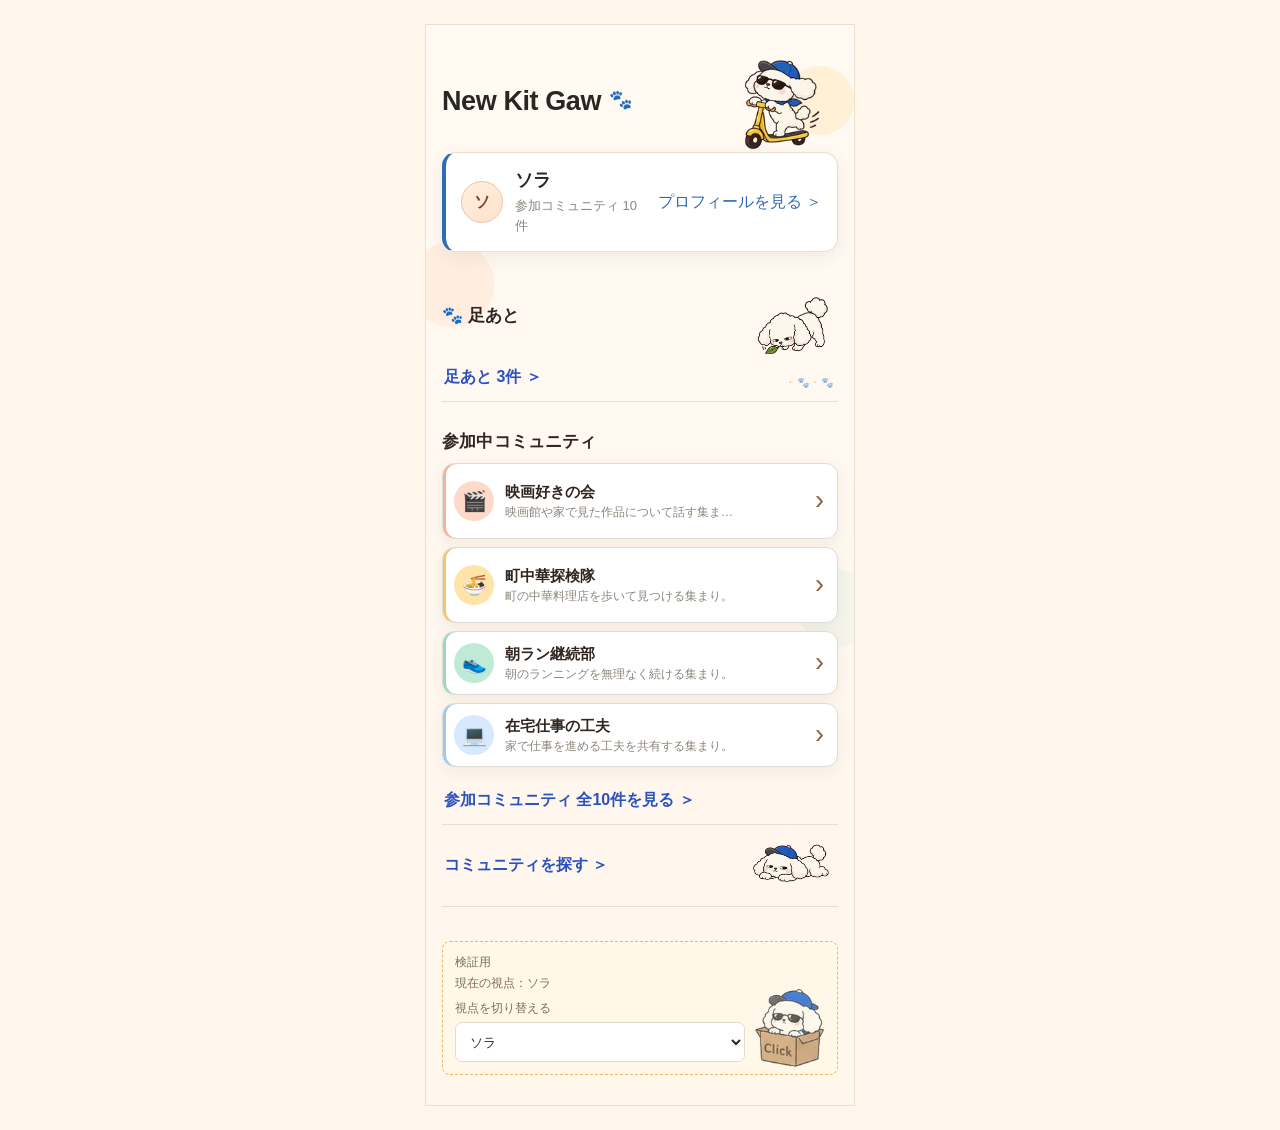
==== index.html @ ffba727b "Stage 32: load community world layer" ====
<!doctype html>
<html lang="ja">
<head>
  <meta charset="utf-8">
  <meta name="viewport" content="width=device-width, initial-scale=1, viewport-fit=cover">
  <meta name="theme-color" content="#fff6ec">
  <title>New Kit Gaw</title>
  <link rel="stylesheet" href="style.css">
  <link rel="stylesheet" href="brand.css">
  <link rel="stylesheet" href="home-mascot.css">
  <link rel="stylesheet" href="footprints-mascot.css">
  <link rel="stylesheet" href="community-mascot.css">
  <link rel="stylesheet" href="topic-statement-mascot.css">
  <link rel="stylesheet" href="community-world.css">
</head>
<body>
  <main id="app" class="app-shell" aria-live="polite"></main>
  <div id="toast" class="toast" role="status" aria-live="polite" aria-atomic="true"></div>
  <noscript>この模型を操作するにはJavaScriptを有効にしてください。</noscript>
  <script src="script.js"></script>
  <script src="community-world.js"></script>
</body>
</html>
---- style.css ----
:root {
  color-scheme: light;
  --color-bg: #f6f0e6;
  --color-surface: #fffdf8;
  --color-surface-soft: #f2e6d5;
  --color-primary: #b86f45;
  --color-primary-dark: #8e5132;
  --color-accent: #d6a45f;
  --color-text: #3f3028;
  --color-text-soft: #75645a;
  --color-border: #d8c7b7;
  --color-border-strong: #c7ad98;
  --color-success-bg: #f1dfb8;
  --color-toast-bg: #8e5132;
  --color-toast-text: #fffdf8;
  --radius: 11px;
  --shadow-soft: 0 2px 7px rgba(91, 61, 43, .06);
}

* { box-sizing: border-box; }
html, body { margin: 0; min-height: 100%; background: var(--color-bg); color: var(--color-text); }
body {
  font-family: -apple-system, BlinkMacSystemFont, "Helvetica Neue", "Hiragino Sans",
    "Yu Gothic UI", Meiryo, sans-serif;
  overflow-x: hidden;
}
button, input { font: inherit; color: inherit; }
button { -webkit-tap-highlight-color: transparent; }

.app-shell {
  width: min(100%, 430px);
  min-height: 100dvh;
  margin: 0 auto;
  padding: max(18px, env(safe-area-inset-top)) 16px
    max(30px, env(safe-area-inset-bottom));
  background: var(--color-surface);
  overflow-x: hidden;
}

.screen { width: 100%; }
.app-title { margin: 3px 0 20px; font-size: 25px; letter-spacing: .01em; }
.screen-title { margin: 18px 0 6px; font-size: 24px; line-height: 1.35; overflow-wrap: anywhere; }
.section-title { margin: 28px 0 10px; font-size: 17px; }
.subheading { margin: 18px 0 8px; font-size: 15px; }
.body-copy { margin: 8px 0; line-height: 1.7; overflow-wrap: anywhere; }
.meta { color: var(--color-text-soft); font-size: 13px; line-height: 1.55; }
.count { margin: 5px 0 12px; color: var(--color-text-soft); font-size: 14px; }

.back-header {
  min-width: 0;
  margin: -4px 0 8px;
  padding-bottom: 10px;
  border-bottom: 1px solid var(--color-border);
}
.back-button, .text-link, .plain-link {
  appearance: none;
  border: 0;
  background: transparent;
  cursor: pointer;
}
.back-button {
  display: block;
  max-width: 100%;
  min-height: 44px;
  padding: 8px 4px;
  color: var(--color-primary-dark);
  text-align: left;
  white-space: nowrap;
  overflow: hidden;
  text-overflow: ellipsis;
}
.text-link {
  width: 100%;
  min-height: 48px;
  padding: 13px 2px;
  text-align: left;
  border-bottom: 1px solid var(--color-border);
  color: var(--color-primary-dark);
  font-weight: 650;
}
.plain-link {
  min-height: 44px;
  padding: 8px 0;
  text-align: left;
  text-decoration: underline;
  text-underline-offset: 3px;
  color: var(--color-primary-dark);
}

.card, .list-item, .statement-card, .topic-card {
  border: 1px solid var(--color-border);
  border-radius: var(--radius);
  background: var(--color-surface);
  box-shadow: var(--shadow-soft);
}
.card { padding: 15px; }
.self-card {
  width: 100%;
  display: flex;
  align-items: center;
  gap: 12px;
  min-height: 82px;
  text-align: left;
  cursor: pointer;
}
.self-card__body { flex: 1; min-width: 0; }
.self-card__name { display: block; margin-bottom: 4px; font-size: 18px; font-weight: 700; }
.chevron { flex: 0 0 auto; color: var(--color-primary-dark); }

.avatar {
  display: inline-grid;
  place-items: center;
  flex: 0 0 auto;
  width: 42px;
  height: 42px;
  border: 1px solid var(--color-border-strong);
  border-radius: 50%;
  background: var(--color-surface-soft);
  color: var(--color-primary-dark);
  font-weight: 750;
}
.avatar--large { width: 70px; height: 70px; font-size: 22px; }
.profile-head { display: flex; gap: 15px; align-items: center; margin-top: 18px; }

.stack { display: grid; gap: 10px; }
.home-community-list {
  display: grid;
  gap: 6px;
}
.home-community-card {
  width: 100%;
  min-height: 52px;
  padding: 8px 12px;
  border: 1px solid var(--color-border);
  border-radius: 8px;
  background: var(--color-surface);
  box-shadow: none;
  text-align: left;
  cursor: pointer;
}
.home-community-name {
  display: block;
  font-weight: 700;
  line-height: 1.35;
}
.home-community-description {
  display: block;
  margin-top: 2px;
  color: var(--color-text-soft);
  font-size: 12px;
  line-height: 1.35;
  white-space: nowrap;
  overflow: hidden;
  text-overflow: ellipsis;
}
.list-item {
  width: 100%;
  min-height: 70px;
  padding: 13px 14px;
  text-align: left;
  cursor: pointer;
}
.item-title { display: block; font-weight: 700; line-height: 1.45; overflow-wrap: anywhere; }
.item-description {
  display: block;
  margin-top: 4px;
  color: var(--color-text-soft);
  font-size: 13px;
  line-height: 1.45;
  white-space: nowrap;
  overflow: hidden;
  text-overflow: ellipsis;
}
.status-label {
  display: inline-block;
  margin-top: 8px;
  padding: 3px 7px;
  border: 1px solid var(--color-border-strong);
  border-radius: 99px;
  color: var(--color-primary-dark);
  background: var(--color-success-bg);
  font-size: 11px;
}

.topic-card, .statement-card { overflow: hidden; }
.topic-main, .statement-main {
  width: 100%;
  padding: 15px;
  border: 0;
  background: transparent;
  text-align: left;
  cursor: pointer;
}
.excerpt {
  display: -webkit-box;
  margin-top: 7px;
  color: var(--color-text-soft);
  line-height: 1.55;
  overflow: hidden;
  -webkit-box-orient: vertical;
  -webkit-line-clamp: 2;
}
.statement-main .excerpt { -webkit-line-clamp: 3; }
.profile-topic-list, .profile-statement-list {
  display: grid;
  gap: 7px;
}
.profile-topic-card, .profile-statement-card {
  width: 100%;
  border: 1px solid var(--color-border);
  border-radius: 9px;
  text-align: left;
  cursor: pointer;
}
.profile-topic-card {
  padding: 10px 12px;
  background: var(--color-surface);
  box-shadow: 0 1px 4px rgba(91, 61, 43, .04);
}
.profile-topic-title {
  display: block;
  font-weight: 700;
  line-height: 1.4;
}
.profile-topic-excerpt {
  display: -webkit-box;
  margin-top: 4px;
  color: var(--color-text-soft);
  font-size: 13px;
  line-height: 1.45;
  overflow: hidden;
  -webkit-box-orient: vertical;
  -webkit-line-clamp: 2;
}
.profile-statement-card {
  padding: 10px 12px 11px;
  border-left: 3px solid var(--color-border-strong);
  background: var(--color-surface-soft);
  box-shadow: none;
}
.profile-statement-topic {
  display: block;
  color: var(--color-primary-dark);
  font-size: 12px;
  line-height: 1.4;
  white-space: nowrap;
  overflow: hidden;
  text-overflow: ellipsis;
}
.profile-statement-body {
  display: -webkit-box;
  margin-top: 5px;
  font-size: 14px;
  font-weight: 550;
  line-height: 1.55;
  overflow: hidden;
  -webkit-box-orient: vertical;
  -webkit-line-clamp: 3;
}
.person-mini {
  width: 100%;
  min-height: 58px;
  display: flex;
  align-items: center;
  gap: 10px;
  padding: 10px 15px;
  border: 0;
  border-top: 1px solid var(--color-border);
  background: var(--color-surface-soft);
  text-align: left;
  cursor: pointer;
}
.person-mini .avatar { width: 34px; height: 34px; font-size: 13px; }
.person-mini__name { font-weight: 650; }
.person-mini__hint { margin-left: auto; color: var(--color-primary-dark); font-size: 12px; }
.person-mini--static { cursor: default; }
.read-hint { display: block; margin-top: 10px; font-size: 13px; font-weight: 650; }

.context-banner {
  margin: 18px 0 28px;
  padding: 14px;
  border: 1px solid var(--color-border-strong);
  border-radius: var(--radius);
  background: var(--color-surface-soft);
}
.context-banner p { margin: 0 0 7px; font-weight: 650; }
.context-banner .plain-link { width: 100%; }

.empty-state {
  padding: 18px 14px;
  border: 1px dashed var(--color-border-strong);
  border-radius: var(--radius);
  color: var(--color-text-soft);
  line-height: 1.55;
}

.search-field {
  width: 100%;
  min-height: 48px;
  margin: 14px 0 16px;
  padding: 11px 12px;
  border: 1px solid var(--color-border-strong);
  border-radius: 8px;
  background: var(--color-surface-soft);
}
.categories {
  display: flex;
  flex-wrap: wrap;
  gap: 8px;
  padding: 0 0 14px;
}
.category-button {
  flex: 0 0 auto;
  min-height: 40px;
  padding: 8px 12px;
  border: 1px solid var(--color-border);
  border-radius: 99px;
  background: var(--color-surface-soft);
  cursor: pointer;
}
.category-button.is-active {
  border-color: var(--color-primary-dark);
  background: var(--color-primary-dark);
  color: var(--color-surface);
}

.detail-links {
  display: grid;
  gap: 10px;
  margin: 20px 0;
  padding-top: 18px;
  border-top: 1px solid var(--color-border);
}
.detail-link {
  min-height: 48px;
  padding: 12px;
  border: 1px solid var(--color-border);
  border-radius: 8px;
  background: var(--color-surface);
  color: var(--color-primary-dark);
  text-align: left;
  cursor: pointer;
}
.statement-full {
  margin: 18px 0 8px;
  padding: 16px 0;
  border-top: 1px solid var(--color-border);
  border-bottom: 1px solid var(--color-border);
  font-size: 17px;
  line-height: 1.8;
  white-space: pre-wrap;
  overflow-wrap: anywhere;
}

.footprint-item {
  display: flex;
  align-items: center;
  gap: 12px;
}
.footprint-item__body { flex: 1; min-width: 0; }

.viewer-switch {
  margin-top: 34px;
  padding: 12px;
  border: 1px dashed var(--color-border);
  border-radius: 8px;
  color: var(--color-text-soft);
  font-size: 12px;
}
.viewer-switch p { margin: 0 0 4px; }
.viewer-select-label {
  display: block;
  margin-top: 8px;
}
.viewer-select {
  width: 100%;
  min-height: 40px;
  margin-top: 5px;
  padding: 7px 10px;
  border: 1px solid var(--color-border);
  border-radius: 7px;
  background: var(--color-surface);
  color: var(--color-text);
}
.viewer-switch button {
  min-height: 40px;
  padding: 7px 0;
  border: 0;
  background: transparent;
  color: var(--color-text-soft);
  text-decoration: underline;
  cursor: pointer;
}

.toast {
  position: fixed;
  z-index: 10;
  left: 50%;
  bottom: max(22px, env(safe-area-inset-bottom));
  max-width: calc(100% - 32px);
  padding: 10px 16px;
  border-radius: 8px;
  background: var(--color-toast-bg);
  color: var(--color-toast-text);
  font-size: 14px;
  line-height: 1.4;
  text-align: center;
  opacity: 0;
  pointer-events: none;
  transform: translate(-50%, 8px);
  transition: opacity .16s ease, transform .16s ease;
}
.toast.is-visible {
  opacity: 1;
  transform: translate(-50%, 0);
}

@media (hover: hover) {
  .back-button:hover, .text-link:hover, .plain-link:hover { color: var(--color-primary); }
  .home-community-card:hover, .profile-topic-card:hover, .profile-statement-card:hover,
  .list-item:hover, .topic-main:hover, .statement-main:hover, .detail-link:hover {
    background: var(--color-surface-soft);
  }
}
.home-community-card:active, .profile-topic-card:active, .profile-statement-card:active,
.list-item:active, .topic-main:active, .statement-main:active, .detail-link:active {
  background: var(--color-surface-soft);
}

.error-box { margin-top: 40px; }
@media (min-width: 600px) {
  body { padding: 24px 0; }
  .app-shell { min-height: calc(100dvh - 48px); border: 1px solid var(--color-border); }
}
@media (prefers-reduced-motion: reduce) {
  * { scroll-behavior: auto !important; transition: none !important; }
}

/* ===== Stage 15: HOME self-card white + blue border test ===== */
:root {
  --color-home-profile-border: #3568c8;
  --color-home-profile-link: #2f5fb8;
  --color-home-profile-bg: #ffffff;
}

.self-card {
  background: var(--color-home-profile-bg);
  border: 2px solid var(--color-home-profile-border);
  box-shadow: none;
}

.self-card .chevron {
  color: var(--color-home-profile-link);
}

.self-card:focus-visible {
  outline: 3px solid rgba(53, 104, 200, 0.24);
  outline-offset: 3px;
}

.self-card:active {
  background: #f8fbff;
}


/* ===== Stage 16 pilot: brand UI (HOME + footprints + paw) ===== */
:root {
  --brand-bg: #f7f5f0;
  --brand-card: #ffffff;
  --brand-text: #2b2623;
  --brand-blue: #2a52be;
  --brand-blue-soft: #eef3ff;
  --brand-terra: #d96b43;
  --brand-muted: #8c857b;
  --brand-line: #e0dcd5;
}

/* Pilot only: keep the app structure, refresh the HOME surface. */
.screen:has(.app-title) {
  color: var(--brand-text);
}
.app-title {
  display: flex;
  align-items: center;
  gap: 8px;
  color: var(--brand-text);
  letter-spacing: .005em;
}
.app-title::after {
  content: "🐾";
  font-size: .7em;
  line-height: 1;
  transform: translateY(-1px);
}

/* White-paper card with ink-blue navigation cue. */
.self-card {
  border-color: var(--brand-line);
  border-left: 3px solid var(--brand-blue);
  background: var(--brand-card);
  box-shadow: none;
}
.self-card .chevron { color: var(--brand-blue); }

/* HOME: links become one consistent ink-blue. */
.screen:has(.app-title) .text-link,
.screen:has(.app-title) .plain-link {
  color: var(--brand-blue);
}
.screen:has(.app-title) .home-community-card {
  border-color: var(--brand-line);
  background: var(--brand-card);
}
.screen:has(.app-title) .home-community-description,
.screen:has(.app-title) .meta {
  color: var(--brand-muted);
}

/* The first HOME section is the footprint entrance. */
.app-title + .self-card + .section-title::before {
  content: "🐾 ";
  color: var(--brand-terra);
}

/* Footprint screen: brand cue without turning it into a pet UI. */
.screen:has(.footprint-item) .screen-title::before {
  content: "🐾 ";
  color: var(--brand-terra);
}
.screen:has(.footprint-item) .count { color: var(--brand-muted); }
.screen:has(.footprint-item) .footprint-item {
  border-color: var(--brand-line);
  background: var(--brand-card);
  box-shadow: none;
}
.screen:has(.footprint-item) .footprint-item .chevron {
  color: var(--brand-blue);
}

/* Footprint feedback: a single transient paw is safe and memorable. */
.toast {
  background: var(--brand-blue);
  color: #ffffff;
  box-shadow: 0 8px 24px rgba(42, 82, 190, .18);
}
.toast::before {
  content: "🐾 ";
}

@media (hover: hover) {
  .screen:has(.app-title) .home-community-card:hover,
  .screen:has(.footprint-item) .footprint-item:hover {
    background: var(--brand-blue-soft);
  }
}
---- brand.css ----
/* New Kit Gaw — Stage 17: brand UI rules + all-screen rollout */

:root {
  --color-bg: #fff6ec;
  --color-surface: #ffffff;
  --color-surface-soft: #fff0dc;
  --color-primary: #ff8a4c;
  --color-primary-dark: #5a3828;
  --color-accent: #ffd272;
  --color-text: #30251f;
  --color-text-soft: #7f6d62;
  --color-border: #eadfce;
  --color-border-strong: #d7b992;
  --color-success-bg: #fff0bd;
  --color-toast-bg: #2f6db2;
  --color-toast-text: #ffffff;
  --radius: 12px;
  --shadow-soft: 0 4px 14px rgba(103, 75, 49, .08);

  --gaw-blue: #2f6db2;
  --gaw-blue-soft: #eaf3ff;
  --gaw-orange: #ff8a4c;
  --gaw-yellow: #ffd272;
  --gaw-mint: #bfead6;
  --gaw-peach: #ffd9c7;
  --gaw-sky: #d7e8ff;
  --gaw-ink: #30251f;
  --gaw-paper: #ffffff;
  --gaw-cream: #fff6ec;
}

html, body {
  background: var(--gaw-cream);
}

body {
  color: var(--gaw-ink);
}

.app-shell {
  background:
    radial-gradient(circle at 92% 7%, rgba(255, 210, 114, .22) 0 34px, transparent 35px),
    radial-gradient(circle at 6% 24%, rgba(255, 138, 76, .10) 0 42px, transparent 43px),
    radial-gradient(circle at 96% 54%, rgba(191, 234, 214, .18) 0 38px, transparent 39px),
    linear-gradient(180deg, #fffaf3 0%, #fff6ec 100%);
}

/* Editorial title language */
.app-title {
  margin-bottom: 18px;
  font-size: 27px;
  font-weight: 800;
  letter-spacing: -.015em;
}
.app-title::after {
  content: "🐾";
  color: var(--gaw-orange);
  filter: saturate(.9);
}

.screen-title,
.section-title,
.subheading {
  color: var(--gaw-ink);
}
.section-title {
  letter-spacing: .01em;
}

/* Navigation color language */
.text-link,
.plain-link,
.detail-link,
.self-card .chevron,
.footprint-item .chevron {
  color: var(--gaw-blue);
}
.back-button {
  color: #8b684f;
}

/* Shared paper cards */
.card,
.list-item,
.statement-card,
.topic-card,
.profile-topic-card,
.profile-statement-card,
.detail-link,
.footprint-item,
.home-community-card {
  border-color: var(--color-border);
  background: var(--gaw-paper);
  box-shadow: var(--shadow-soft);
}

/* Current-user card keeps the blue navigation rail */
.self-card {
  border: 1px solid var(--color-border);
  border-left: 4px solid var(--gaw-blue);
  border-radius: 14px;
  background: var(--gaw-paper);
  box-shadow: 0 5px 18px rgba(76, 62, 47, .08);
}
.avatar {
  border-color: #e9c7a8;
  background: linear-gradient(145deg, #fff0dc, #ffe0cf);
  color: #7d4427;
}

/* HOME gets the playful community “street-sign” treatment. */
.home-community-list {
  gap: 8px;
}
.home-community-card {
  position: relative;
  min-height: 64px;
  padding: 10px 34px 10px 62px;
  overflow: hidden;
  border-radius: 12px;
  transition: transform .14s ease, box-shadow .14s ease, background .14s ease;
}
.home-community-card::before {
  position: absolute;
  left: 11px;
  top: 50%;
  display: grid;
  place-items: center;
  width: 40px;
  height: 40px;
  border-radius: 50%;
  font-size: 20px;
  transform: translateY(-50%);
  content: "✦";
}
.home-community-card::after {
  content: "›";
  position: absolute;
  right: 13px;
  top: 50%;
  color: #8a6349;
  font-size: 27px;
  font-weight: 400;
  transform: translateY(-53%);
}
.home-community-card:nth-child(1)::before { content: "🎬"; background: var(--gaw-peach); }
.home-community-card:nth-child(2)::before { content: "🍜"; background: #ffe4a8; }
.home-community-card:nth-child(3)::before { content: "👟"; background: var(--gaw-mint); }
.home-community-card:nth-child(4)::before { content: "💻"; background: var(--gaw-sky); }
.home-community-name {
  font-size: 15px;
  color: var(--gaw-ink);
}
.home-community-description {
  color: var(--color-text-soft);
  font-size: 12px;
}

/* Footprints are the mascot/brand moment, without turning every screen into a pet UI. */
.app-title + .self-card + .section-title::before,
.screen:has(.footprint-item) .screen-title::before {
  content: "🐾 ";
  color: var(--gaw-orange);
}
.footprint-item {
  border-radius: 12px;
}
.toast {
  background: var(--gaw-blue);
  color: #fff;
  box-shadow: 0 8px 24px rgba(47, 109, 178, .20);
}
.toast::before {
  content: "🐾 ";
}

/* Profile activity stays readable but gains a little magazine rhythm. */
.profile-topic-card {
  border-left: 3px solid var(--gaw-blue);
  background: #fff;
}
.profile-statement-card {
  border-left: 3px solid var(--gaw-orange);
  background: #fff9f2;
}
.profile-statement-topic {
  color: #a95b33;
}

/* Context, filters and empty states */
.context-banner {
  border-color: #efd2ab;
  background: #fff4df;
}
.search-field {
  border-color: #e6d9c9;
  background: #fffdf9;
}
.category-button {
  border-color: #eadfce;
  background: #fff8ef;
}
.category-button.is-active {
  border-color: var(--gaw-blue);
  background: var(--gaw-blue);
  color: #fff;
}
.status-label {
  border-color: #e7c98b;
  background: #fff0bd;
  color: #7b5621;
}
.empty-state {
  border-color: #dfc7aa;
  background: rgba(255,255,255,.44);
}

/* Demo-only area stays visibly secondary. */
.viewer-switch {
  border-color: #efb866;
  background: rgba(255, 248, 230, .78);
  color: #7c6b5f;
}
.viewer-select {
  border-color: #e8d9c4;
  background: #fff;
}

/* Light touch interactions. */
.home-community-card:active,
.list-item:active,
.topic-main:active,
.statement-main:active,
.profile-topic-card:active,
.profile-statement-card:active,
.detail-link:active {
  background: #fff5e7;
}

@media (hover: hover) {
  .home-community-card:hover {
    transform: translateY(-1px);
    box-shadow: 0 7px 18px rgba(103, 75, 49, .11);
    background: #fffdf9;
  }
  .text-link:hover,
  .plain-link:hover,
  .detail-link:hover {
    color: #1f5d9f;
  }
}

@media (prefers-reduced-motion: reduce) {
  .home-community-card { transition: none; }
}
---- home-mascot.css ----
/* New Kit Gaw — Stage 28: Click component sizing + light profile rollout.
   Information remains primary; profile gets only two quiet mascot moments. */

:root {
  --click-move-w: 118px;
  --click-move-h: 110px;
  --click-sniff-w: 94px;
  --click-sniff-h: 82px;
  --click-card-w: 62px;
  --click-card-h: 58px;
  --click-rest-w: 82px;
  --click-rest-h: 72px;
  --click-box-w: 76px;
  --click-box-h: 82px;
  --click-wait-w: 60px;
  --click-wait-h: 56px;
  --click-peek-w: 56px;
  --click-peek-h: 52px;
  --click-clear-text: 12px;
}

/* 1) click-move: HOME header movement cue. */
.screen:has(.app-title) .app-title {
  position: relative;
  min-height: 96px;
  margin-bottom: 10px;
  padding: 14px 126px 0 0;
  line-height: 1.05;
  white-space: nowrap;
}
.screen:has(.app-title) .app-title::before {
  content: "";
  position: absolute;
  z-index: 1;
  top: 5px;
  right: -2px;
  width: var(--click-move-w);
  height: var(--click-move-h);
  background: url("assets/gaw-skate.webp") center / contain no-repeat;
  pointer-events: none;
}

/* Profile card stays information-first. */
.screen:has(.app-title) .self-card {
  position: relative;
  min-height: 82px;
  padding-right: 15px;
  overflow: visible;
}
.screen:has(.app-title) .self-card::after {
  content: none;
}
.screen:has(.app-title) .self-card .avatar,
.screen:has(.app-title) .self-card .self-card__body,
.screen:has(.app-title) .self-card .chevron {
  position: relative;
  z-index: 2;
}
.screen:has(.app-title) .self-card .chevron {
  max-width: none;
  font-size: inherit;
  line-height: inherit;
  white-space: nowrap;
}

/* 2) click-sniff: strongest functional match for footprints. */
.screen:has(.app-title) .app-title + .self-card + .section-title {
  position: relative;
  min-height: 82px;
  margin-top: 30px;
  margin-bottom: 0;
  padding-top: 22px;
  padding-right: calc(var(--click-sniff-w) + var(--click-clear-text));
}
.screen:has(.app-title) .app-title + .self-card + .section-title::after {
  content: "";
  position: absolute;
  right: 2px;
  bottom: -3px;
  width: var(--click-sniff-w);
  height: var(--click-sniff-h);
  background: url("assets/gaw-sniff.webp") center bottom / contain no-repeat;
  pointer-events: none;
}
.screen:has(.app-title) .app-title + .self-card + .section-title + .text-link {
  position: relative;
  margin-top: -10px;
}
.screen:has(.app-title) .app-title + .self-card + .section-title + .text-link::after {
  content: "·  🐾  ·  🐾";
  position: absolute;
  right: 4px;
  bottom: 13px;
  color: rgba(255, 138, 76, .55);
  font-size: 10px;
  letter-spacing: 1px;
  pointer-events: none;
}

/* 3) Community-card pilot.
   Left pictogram = information. Right Click = atmosphere.
   Dedicated movie/food assets are still pending; these remain temporary role substitutes. */
.screen:has(.app-title) .home-community-card {
  isolation: isolate;
}
.screen:has(.app-title) .home-community-card:nth-child(1),
.screen:has(.app-title) .home-community-card:nth-child(2) {
  min-height: 76px;
  padding-right: calc(var(--click-card-w) + 32px);
}
.screen:has(.app-title) .home-community-card:nth-child(1) .home-community-description,
.screen:has(.app-title) .home-community-card:nth-child(2) .home-community-description {
  position: relative;
  z-index: 2;
}
.screen:has(.app-title) .home-community-card:nth-child(1) .home-community-description::after,
.screen:has(.app-title) .home-community-card:nth-child(2) .home-community-description::after {
  content: "";
  position: absolute;
  z-index: 1;
  right: calc(-1 * (var(--click-card-w) + var(--click-clear-text)));
  bottom: -7px;
  width: var(--click-card-w);
  height: var(--click-card-h);
  background-position: center bottom;
  background-size: contain;
  background-repeat: no-repeat;
  pointer-events: none;
}
.screen:has(.app-title) .home-community-card:nth-child(1) .home-community-description::after {
  background-image: url("assets/click-community.webp");
}
.screen:has(.app-title) .home-community-card:nth-child(2) .home-community-description::after {
  background-image: url("assets/gaw-sniff.webp");
}

/* 4) click-rest: lower HOME encounter beside Explore. */
.screen:has(.app-title) .text-link:has(+ .viewer-switch) {
  position: relative;
  min-height: 82px;
  padding-right: calc(var(--click-rest-w) + 14px);
}
.screen:has(.app-title) .text-link:has(+ .viewer-switch)::after {
  content: "";
  position: absolute;
  right: 6px;
  bottom: 3px;
  width: var(--click-rest-w);
  height: var(--click-rest-h);
  background: url("assets/gaw-rest.webp") center bottom / contain no-repeat;
  pointer-events: none;
}

/* click-box: test-only / backstage role. */
.screen:has(.app-title) .viewer-switch {
  position: relative;
  min-height: 100px;
  padding-right: calc(var(--click-box-w) + 16px);
  overflow: hidden;
}
.screen:has(.app-title) .viewer-switch::after {
  content: "";
  position: absolute;
  right: 6px;
  bottom: 3px;
  width: var(--click-box-w);
  height: var(--click-box-h);
  background-image: url("assets/click-box.webp");
  background-repeat: no-repeat;
  background-position: left bottom;
  background-size: auto var(--click-box-h);
  opacity: .72;
  pointer-events: none;
}

/* ===== Stage 28: PROFILE =====
   Person is the subject. Click appears only in spare vertical space and never replaces the avatar. */

/* click-wait: a quiet resident below the profile introduction.
   It does not reduce the bio width; we create breathing room underneath instead. */
.screen:has(.profile-head) .profile-head {
  position: relative;
  margin-bottom: calc(var(--click-wait-h) - 10px);
}
.screen:has(.profile-head) .profile-head::after {
  content: "";
  position: absolute;
  z-index: 1;
  right: 4px;
  bottom: calc(-1 * (var(--click-wait-h) - 4px));
  width: var(--click-wait-w);
  height: var(--click-wait-h);
  background: url("assets/click-home.webp") center bottom / contain no-repeat;
  opacity: .92;
  pointer-events: none;
}

/* click-peek: small observer beside the first community heading only. */
.screen:has(.profile-head) .profile-head + .section-title {
  position: relative;
  min-height: var(--click-peek-h);
  padding-top: 16px;
  padding-right: calc(var(--click-peek-w) + 14px);
}
.screen:has(.profile-head) .profile-head + .section-title::after {
  content: "";
  position: absolute;
  right: 2px;
  bottom: -2px;
  width: var(--click-peek-w);
  height: var(--click-peek-h);
  background: url("assets/click-community.webp") center bottom / contain no-repeat;
  opacity: .86;
  pointer-events: none;
}

/* No mascot on topic or statement cards in profile. Text stays the main event. */
.screen:has(.profile-head) .profile-topic-card::after,
.screen:has(.profile-head) .profile-statement-card::after {
  content: none;
}

@media (max-width: 375px) {
  :root {
    --click-move-w: 104px;
    --click-move-h: 98px;
    --click-sniff-w: 82px;
    --click-sniff-h: 72px;
    --click-card-w: 56px;
    --click-card-h: 52px;
    --click-rest-w: 72px;
    --click-rest-h: 64px;
    --click-box-w: 68px;
    --click-box-h: 74px;
    --click-wait-w: 54px;
    --click-wait-h: 50px;
    --click-peek-w: 50px;
    --click-peek-h: 46px;
    --click-clear-text: 10px;
  }

  .screen:has(.app-title) .app-title {
    min-height: 90px;
    padding-right: 108px;
    font-size: 25px;
  }
  .screen:has(.app-title) .app-title::before {
    top: 6px;
  }
  .screen:has(.app-title) .self-card {
    min-height: 82px;
    padding-right: 15px;
  }
  .screen:has(.app-title) .self-card .chevron {
    max-width: none;
    font-size: 13px;
  }
  .screen:has(.app-title) .app-title + .self-card + .section-title {
    min-height: 76px;
    margin-top: 26px;
  }
  .screen:has(.app-title) .home-community-card:nth-child(1),
  .screen:has(.app-title) .home-community-card:nth-child(2) {
    min-height: 72px;
    padding-right: calc(var(--click-card-w) + 28px);
  }
  .screen:has(.app-title) .home-community-card:nth-child(1) .home-community-description::after,
  .screen:has(.app-title) .home-community-card:nth-child(2) .home-community-description::after {
    right: calc(-1 * (var(--click-card-w) + var(--click-clear-text)));
  }
  .screen:has(.app-title) .text-link:has(+ .viewer-switch) {
    min-height: 76px;
    padding-right: calc(var(--click-rest-w) + 12px);
  }
  .screen:has(.app-title) .viewer-switch {
    padding-right: calc(var(--click-box-w) + 14px);
  }

  .screen:has(.profile-head) .profile-head {
    margin-bottom: calc(var(--click-wait-h) - 8px);
  }
  .screen:has(.profile-head) .profile-head + .section-title {
    min-height: var(--click-peek-h);
    padding-right: calc(var(--click-peek-w) + 12px);
  }
}
---- footprints-mascot.css ----
/* New Kit Gaw — Stage 29: Footprints scene.
   Footprints are Click's strongest semantic scene: trace, presence, and quiet discovery. */

/* Non-empty footprint screen: one sniffing Click in the heading area. */
.screen:has(.footprint-item) .screen-title {
  position: relative;
  min-height: 88px;
  margin-bottom: 0;
  padding-top: 18px;
  padding-right: 112px;
}
.screen:has(.footprint-item) .screen-title::after {
  content: "";
  position: absolute;
  right: 2px;
  bottom: -4px;
  width: 96px;
  height: 82px;
  background: url("assets/gaw-sniff.webp") center bottom / contain no-repeat;
  pointer-events: none;
}

/* The count becomes a quiet trail marker rather than another mascot scene. */
.screen:has(.footprint-item) > .count {
  position: relative;
  min-height: 28px;
  margin-top: 0;
  margin-bottom: 16px;
  padding-right: 112px;
}
.screen:has(.footprint-item) > .count::after {
  content: "🐾  ·  🐾  ·  🐾";
  position: absolute;
  right: 5px;
  top: 1px;
  color: rgba(255, 138, 76, .50);
  font-size: 10px;
  letter-spacing: 1px;
  pointer-events: none;
}

/* Footprint cards read as a trail. The newest visit is slightly warmer. */
.screen:has(.footprint-item) .stack {
  position: relative;
}
.screen:has(.footprint-item) .footprint-item {
  position: relative;
  min-height: 72px;
}
.screen:has(.footprint-item) .footprint-item:first-child {
  border-left: 3px solid var(--gaw-orange, #ff8a4c);
  background: #fffaf4;
}
.screen:has(.footprint-item) .footprint-item:first-child .meta {
  color: #a95b33;
  font-weight: 650;
}
.screen:has(.footprint-item) .footprint-item:not(:last-child)::after {
  content: "·  🐾";
  position: absolute;
  z-index: 3;
  left: 19px;
  bottom: -13px;
  color: rgba(255, 138, 76, .42);
  font-size: 9px;
  letter-spacing: 1px;
  pointer-events: none;
}
.screen:has(.footprint-item) .stack {
  gap: 16px;
}

/* Zero-state fallback for counted empty lists.
   In the current demo structure this covers the footprint zero state without JS changes.
   Click waits quietly; no new tap target is introduced. */
.screen:has(> .back-header + .screen-title + .count + .stack > .empty-state:only-child)
  > .stack > .empty-state:only-child {
  position: relative;
  min-height: 122px;
  padding-right: 104px;
}
.screen:has(> .back-header + .screen-title + .count + .stack > .empty-state:only-child)
  > .stack > .empty-state:only-child::after {
  content: "";
  position: absolute;
  right: 12px;
  bottom: 10px;
  width: 76px;
  height: 72px;
  background: url("assets/click-home.webp") center bottom / contain no-repeat;
  opacity: .92;
  pointer-events: none;
}

@media (max-width: 375px) {
  .screen:has(.footprint-item) .screen-title {
    min-height: 80px;
    padding-right: 98px;
  }
  .screen:has(.footprint-item) .screen-title::after {
    width: 84px;
    height: 72px;
  }
  .screen:has(.footprint-item) > .count {
    padding-right: 98px;
  }
  .screen:has(> .back-header + .screen-title + .count + .stack > .empty-state:only-child)
    > .stack > .empty-state:only-child {
    min-height: 112px;
    padding-right: 92px;
  }
  .screen:has(> .back-header + .screen-title + .count + .stack > .empty-state:only-child)
    > .stack > .empty-state:only-child::after {
    width: 68px;
    height: 64px;
  }
}
---- community-mascot.css ----
/* New Kit Gaw — Stage 30: community detail Click presence.
   Community pages belong to the people and topics. Click stays nearby like another resident,
   using vertical whitespace instead of taking text width. */

/* Community detail has the unique structure:
   back header -> screen title -> body copy.
   This avoids changing profile/topic/statement screens. */
.screen:has(> .back-header + .screen-title + .body-copy) > .screen-title {
  position: relative;
  margin-bottom: 2px;
}

/* click-peek / community resident.
   It gets its own small row after the title, so long community names keep the full width. */
.screen:has(> .back-header + .screen-title + .body-copy) > .screen-title::after {
  content: "";
  display: block;
  width: 78px;
  height: 66px;
  margin: 2px 2px -8px auto;
  background: url("assets/click-community.webp") center bottom / contain no-repeat;
  pointer-events: none;
}

/* The community description remains full-width and information-first. */
.screen:has(> .back-header + .screen-title + .body-copy) > .body-copy {
  width: 100%;
  margin-top: 4px;
}

/* The membership label reads like a small resident badge without becoming mascot-heavy. */
.screen:has(> .back-header + .screen-title + .body-copy) > .status-label::before {
  content: "🐾 ";
  font-size: .9em;
}

/* Topic-area headings get only a tiny trace cue. No extra Click inside topic cards. */
.screen:has(> .back-header + .screen-title + .body-copy) > .section-title::before {
  content: "· ";
  color: rgba(255, 138, 76, .7);
}

@media (max-width: 375px) {
  .screen:has(> .back-header + .screen-title + .body-copy) > .screen-title::after {
    width: 70px;
    height: 60px;
    margin-top: 0;
  }
}
---- topic-statement-mascot.css ----
/* New Kit Gaw — Stage 31: topic / statement Click presence.
   Reading is the main event here. Click appears only at quiet transition points:
   an empty conversation, or the end of a finished read. */

/* Topic detail is uniquely:
   back header -> community link -> topic title -> body copy. */
.screen:has(> .back-header + .plain-link + .screen-title + .body-copy) > .section-title {
  position: relative;
}

/* Keep active discussions clean. The section heading gets only a tiny trace cue. */
.screen:has(> .back-header + .plain-link + .screen-title + .body-copy) > .section-title::after {
  content: "  ·  🐾";
  color: rgba(255, 138, 76, .58);
  font-size: 10px;
  font-weight: 500;
  letter-spacing: .08em;
}

/* No statements yet: click-wait occupies the empty-state breathing room.
   It is added after the message instead of stealing text width. */
.screen:has(> .back-header + .plain-link + .screen-title + .body-copy) > .stack > .empty-state::after {
  content: "";
  display: block;
  width: 70px;
  height: 62px;
  margin: 8px 2px -4px auto;
  background: url("assets/click-home.webp") center bottom / contain no-repeat;
  opacity: .92;
  pointer-events: none;
}

/* Statement detail is uniquely:
   back header -> detail links -> speaker heading -> person mini -> full statement. */
.screen:has(> .back-header + .detail-links + .subheading) > .statement-full {
  position: relative;
}

/* The final navigation block is the reading-end whitespace.
   click-rest sits after the links, never beside or over the statement itself. */
.screen:has(> .back-header + .detail-links + .subheading) > .detail-links:last-child::after {
  content: "";
  display: block;
  justify-self: end;
  width: 78px;
  height: 66px;
  margin-top: 4px;
  background: url("assets/gaw-rest.webp") center bottom / contain no-repeat;
  opacity: .9;
  pointer-events: none;
}

/* A tiny trail marks the end without turning reading into mascot decoration. */
.screen:has(> .back-header + .detail-links + .subheading) > .detail-links:last-child::before {
  content: "·  🐾  ·";
  justify-self: end;
  margin: 2px 8px -6px 0;
  color: rgba(255, 138, 76, .5);
  font-size: 10px;
  letter-spacing: 1px;
  pointer-events: none;
}

@media (max-width: 375px) {
  .screen:has(> .back-header + .plain-link + .screen-title + .body-copy) > .stack > .empty-state::after {
    width: 64px;
    height: 56px;
  }

  .screen:has(> .back-header + .detail-links + .subheading) > .detail-links:last-child::after {
    width: 70px;
    height: 60px;
  }
}
---- community-world.css ----
/* New Kit Gaw — Stage 32: community-specific atmosphere.
   Goal: make communities feel like places in one town, without turning every card into a mascot panel. */

/* Category accents are information, not decoration. */
[data-community-category="文化"] { --community-accent: #f3b39a; --community-soft: #fff0e9; }
[data-community-category="スポーツ"] { --community-accent: #9ed7bc; --community-soft: #eefaf4; }
[data-community-category="地域"] { --community-accent: #c9b7e8; --community-soft: #f7f2ff; }
[data-community-category="食"] { --community-accent: #f2c66f; --community-soft: #fff8df; }
[data-community-category="仕事"] { --community-accent: #9fc8ee; --community-soft: #eef7ff; }
[data-community-category="生活"] { --community-accent: #d8b99c; --community-soft: #faf2ea; }
[data-community-category="ゲーム"] { --community-accent: #aeb7ef; --community-soft: #f1f3ff; }
[data-community-category="旅行"] { --community-accent: #9fd9d3; --community-soft: #eefaf9; }

/* Community rows get a tiny street-sign rail. The original content width stays intact. */
.list-item[data-community-category] {
  box-shadow: inset 3px 0 0 var(--community-accent, #eadfce), var(--shadow-soft);
}
.list-item[data-community-category]:active {
  background: var(--community-soft, #fff8ef);
}

/* HOME already has strong category pictograms. Add only a faint category rail. */
.home-community-card[data-community-category] {
  box-shadow: inset 3px 0 0 var(--community-accent, #eadfce), var(--shadow-soft);
}

/* Community detail becomes a tiny "address" in the Kit Gaw town. */
.community-world {
  position: relative;
  isolation: isolate;
}
.community-world::after {
  content: "";
  position: absolute;
  z-index: -1;
  top: 56px;
  right: -8px;
  width: 86px;
  height: 86px;
  border-top: 1px solid color-mix(in srgb, var(--community-accent, #d7b992) 34%, transparent);
  border-right: 1px solid color-mix(in srgb, var(--community-accent, #d7b992) 34%, transparent);
  border-radius: 0 18px 0 0;
  opacity: .55;
  pointer-events: none;
}

.community-world > .screen-title::before {
  content: var(--community-sign, "COMMUNITY");
  display: block;
  width: fit-content;
  margin-bottom: 7px;
  padding: 3px 8px 2px;
  border: 1px solid color-mix(in srgb, var(--community-accent, #d7b992) 75%, #ffffff);
  border-radius: 4px;
  background: var(--community-soft, #fff8ef);
  color: #715f54;
  font-size: 10px;
  font-weight: 800;
  letter-spacing: .12em;
  line-height: 1.35;
}

/* Representative places get their own sign language. */
.community-world[data-community-id="movie"] { --community-sign: "FILM"; }
.community-world[data-community-id="chinese"] { --community-sign: "NOODLES"; }
.community-world[data-community-id="morningRun"] { --community-sign: "RUN"; }
.community-world[data-community-id="remoteWork"] { --community-sign: "DESK"; }
.community-world[data-community-id="liveHouse"] { --community-sign: "LIVE"; }
.community-world[data-community-id="koenji"] { --community-sign: "KOENJI"; }
.community-world[data-community-id="reading"] { --community-sign: "BOOKS"; }
.community-world[data-community-id="cafe"] { --community-sign: "CAFE"; }
.community-world[data-community-id="photo"] { --community-sign: "PHOTO"; }
.community-world[data-community-id="sento"] { --community-sign: "SENTO"; }
.community-world[data-community-id="bike"] { --community-sign: "RIDE"; }
.community-world[data-community-id="garden"] { --community-sign: "GARDEN"; }

/* Fallback signs for communities without a dedicated word yet. */
.community-world[data-community-category="文化"] { --community-sign: "CULTURE"; }
.community-world[data-community-category="スポーツ"] { --community-sign: "SPORT"; }
.community-world[data-community-category="地域"] { --community-sign: "LOCAL"; }
.community-world[data-community-category="食"] { --community-sign: "FOOD"; }
.community-world[data-community-category="仕事"] { --community-sign: "WORK"; }
.community-world[data-community-category="生活"] { --community-sign: "LIFE"; }
.community-world[data-community-category="ゲーム"] { --community-sign: "GAME"; }
.community-world[data-community-category="旅行"] { --community-sign: "TRIP"; }

/* Re-apply named signs after category fallback rules. */
.community-world[data-community-id="movie"] { --community-sign: "FILM"; }
.community-world[data-community-id="chinese"] { --community-sign: "NOODLES"; }
.community-world[data-community-id="morningRun"] { --community-sign: "RUN"; }
.community-world[data-community-id="remoteWork"] { --community-sign: "DESK"; }
.community-world[data-community-id="liveHouse"] { --community-sign: "LIVE"; }
.community-world[data-community-id="koenji"] { --community-sign: "KOENJI"; }
.community-world[data-community-id="reading"] { --community-sign: "BOOKS"; }
.community-world[data-community-id="cafe"] { --community-sign: "CAFE"; }
.community-world[data-community-id="photo"] { --community-sign: "PHOTO"; }
.community-world[data-community-id="sento"] { --community-sign: "SENTO"; }
.community-world[data-community-id="bike"] { --community-sign: "RIDE"; }
.community-world[data-community-id="garden"] { --community-sign: "GARDEN"; }

@media (max-width: 375px) {
  .community-world::after {
    width: 72px;
    height: 72px;
  }
  .community-world > .screen-title::before {
    font-size: 9px;
  }
}
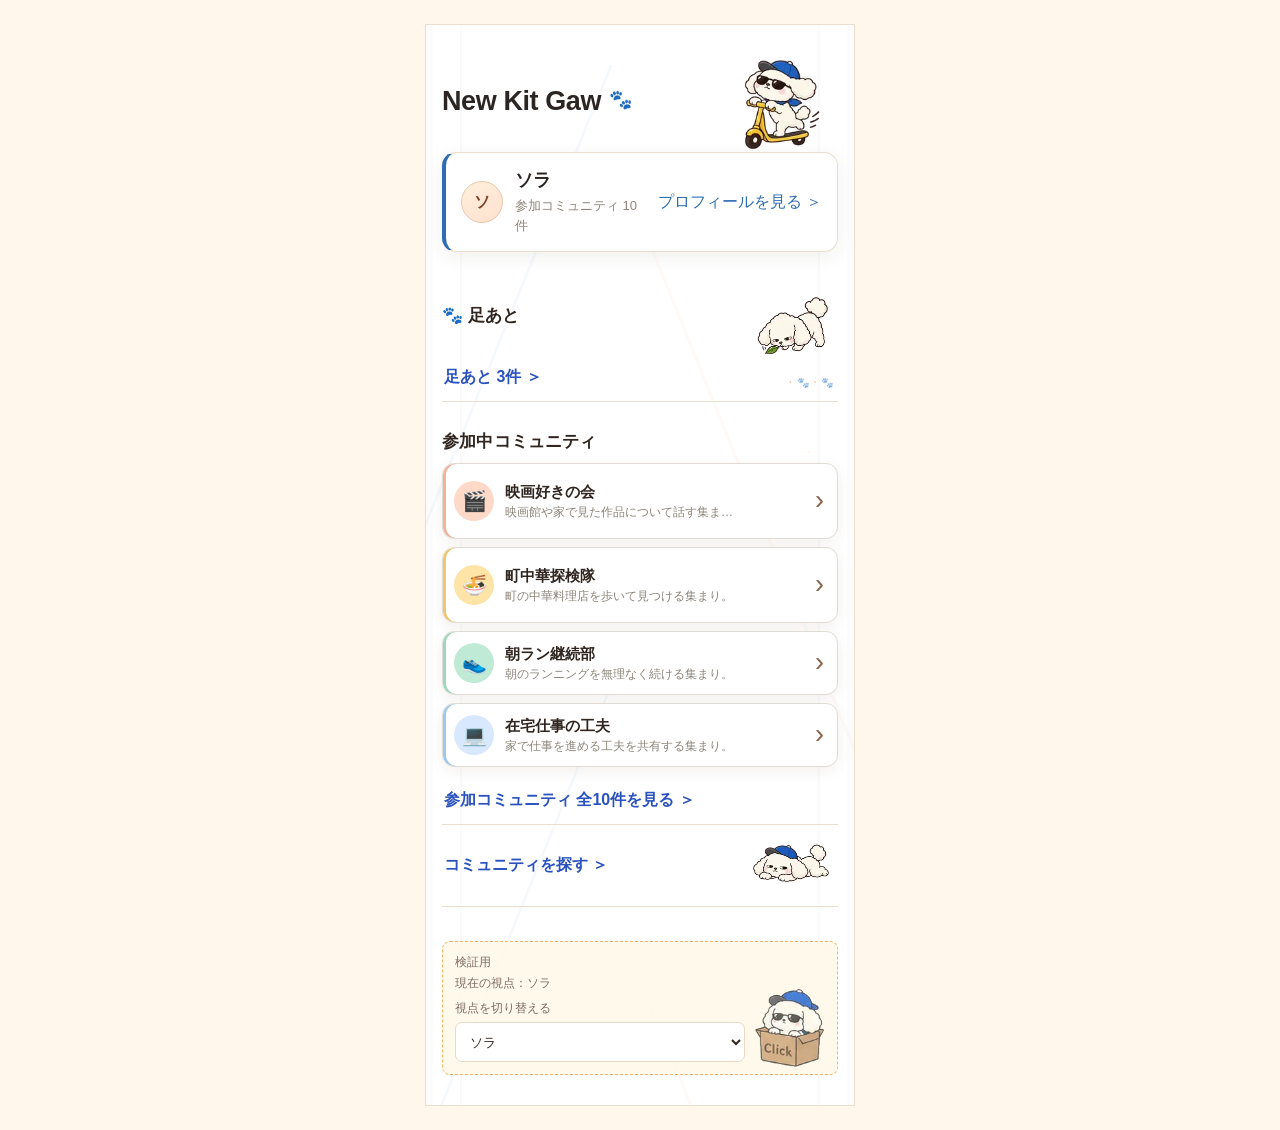
==== commit d5a1b212: "Stage 33: load town atmosphere layer" ====
--- a/index.html
+++ b/index.html
@@ -12,6 +12,7 @@
   <link rel="stylesheet" href="community-mascot.css">
   <link rel="stylesheet" href="topic-statement-mascot.css">
   <link rel="stylesheet" href="community-world.css">
+  <link rel="stylesheet" href="town-atmosphere.css">
 </head>
 <body>
   <main id="app" class="app-shell" aria-live="polite"></main>
--- a/town-atmosphere.css
+++ b/town-atmosphere.css
@@ -0,0 +1,138 @@
+/* New Kit Gaw — Stage 33: town / street atmosphere.
+   Keep the layer faint. Cards and information stay visually dominant;
+   the town should be noticed after a moment, not before the content. */
+
+:root {
+  --town-blue-line: rgba(47, 109, 178, .045);
+  --town-warm-line: rgba(255, 138, 76, .042);
+  --town-ink-line: rgba(48, 37, 31, .026);
+  --town-trace: rgba(255, 138, 76, .075);
+}
+
+/* A very light street-map layer lives only in whitespace.
+   Opaque cards naturally cover it, so information remains clean. */
+.app-shell {
+  background-color: var(--color-surface, #fffdf8);
+  background-image:
+    linear-gradient(112deg,
+      transparent 0 27%,
+      var(--town-blue-line) 27.15% 27.45%,
+      transparent 27.6% 100%),
+    linear-gradient(68deg,
+      transparent 0 72%,
+      var(--town-warm-line) 72.12% 72.42%,
+      transparent 72.58% 100%),
+    linear-gradient(90deg,
+      transparent 0 8%,
+      var(--town-ink-line) 8.1% 8.35%,
+      transparent 8.45% 91.5%,
+      var(--town-ink-line) 91.65% 91.9%,
+      transparent 92% 100%),
+    radial-gradient(circle at 91% 18%, var(--town-trace) 0 1.6px, transparent 1.9px),
+    radial-gradient(circle at 87% 23%, var(--town-trace) 0 1.3px, transparent 1.6px);
+  background-size:
+    100% 620px,
+    100% 760px,
+    100% 100%,
+    118px 260px,
+    118px 260px;
+  background-position:
+    center 40px,
+    center 220px,
+    center top,
+    right 34px top 120px,
+    right 34px top 120px;
+  background-repeat:
+    repeat-y,
+    repeat-y,
+    no-repeat,
+    repeat-y,
+    repeat-y;
+}
+
+/* Soft edge shadows imply blocks/buildings without drawing literal scenery. */
+.app-shell {
+  box-shadow:
+    inset 7px 0 0 rgba(48, 37, 31, .012),
+    inset -7px 0 0 rgba(48, 37, 31, .012);
+}
+
+/* Back headers act like tiny street corners. */
+.back-header {
+  position: relative;
+}
+.back-header::after {
+  content: "";
+  position: absolute;
+  right: 3px;
+  bottom: -1px;
+  width: 34px;
+  height: 7px;
+  border-top: 1px solid rgba(47, 109, 178, .13);
+  border-right: 1px solid rgba(47, 109, 178, .13);
+  border-radius: 0 5px 0 0;
+  pointer-events: none;
+}
+
+/* Community pages get a faint district block at the edge.
+   This sits behind content and inherits the Stage 32 category accent. */
+.community-world {
+  background-image:
+    linear-gradient(90deg,
+      transparent 0 93%,
+      color-mix(in srgb, var(--community-accent, #d7b992) 5%, transparent) 93% 100%);
+  background-repeat: no-repeat;
+}
+
+/* A tiny route mark near the community sign. It is deliberately not another Click. */
+.community-world > .screen-title {
+  position: relative;
+}
+.community-world > .screen-title::after {
+  opacity: .94;
+}
+.community-world > .body-copy::after {
+  content: "·  ·  ·";
+  display: block;
+  width: fit-content;
+  margin: 7px 3px 0 auto;
+  color: color-mix(in srgb, var(--community-accent, #d7b992) 32%, transparent);
+  font-size: 9px;
+  letter-spacing: 4px;
+  pointer-events: none;
+}
+
+/* Footprints already use literal paws in Stage 29.
+   Here we only soften the surrounding route so the dedicated scene remains special. */
+.screen:has(.footprint-item) {
+  background-image:
+    linear-gradient(90deg,
+      transparent 0 20px,
+      rgba(255, 138, 76, .035) 20px 21px,
+      transparent 21px 100%);
+  background-repeat: no-repeat;
+}
+
+/* On narrow iPhones, reduce the map layer further so gutters do not become busy. */
+@media (max-width: 375px) {
+  :root {
+    --town-blue-line: rgba(47, 109, 178, .034);
+    --town-warm-line: rgba(255, 138, 76, .032);
+    --town-ink-line: rgba(48, 37, 31, .020);
+    --town-trace: rgba(255, 138, 76, .058);
+  }
+
+  .app-shell {
+    background-size:
+      100% 660px,
+      100% 800px,
+      100% 100%,
+      126px 280px,
+      126px 280px;
+  }
+
+  .back-header::after {
+    width: 28px;
+    opacity: .8;
+  }
+}
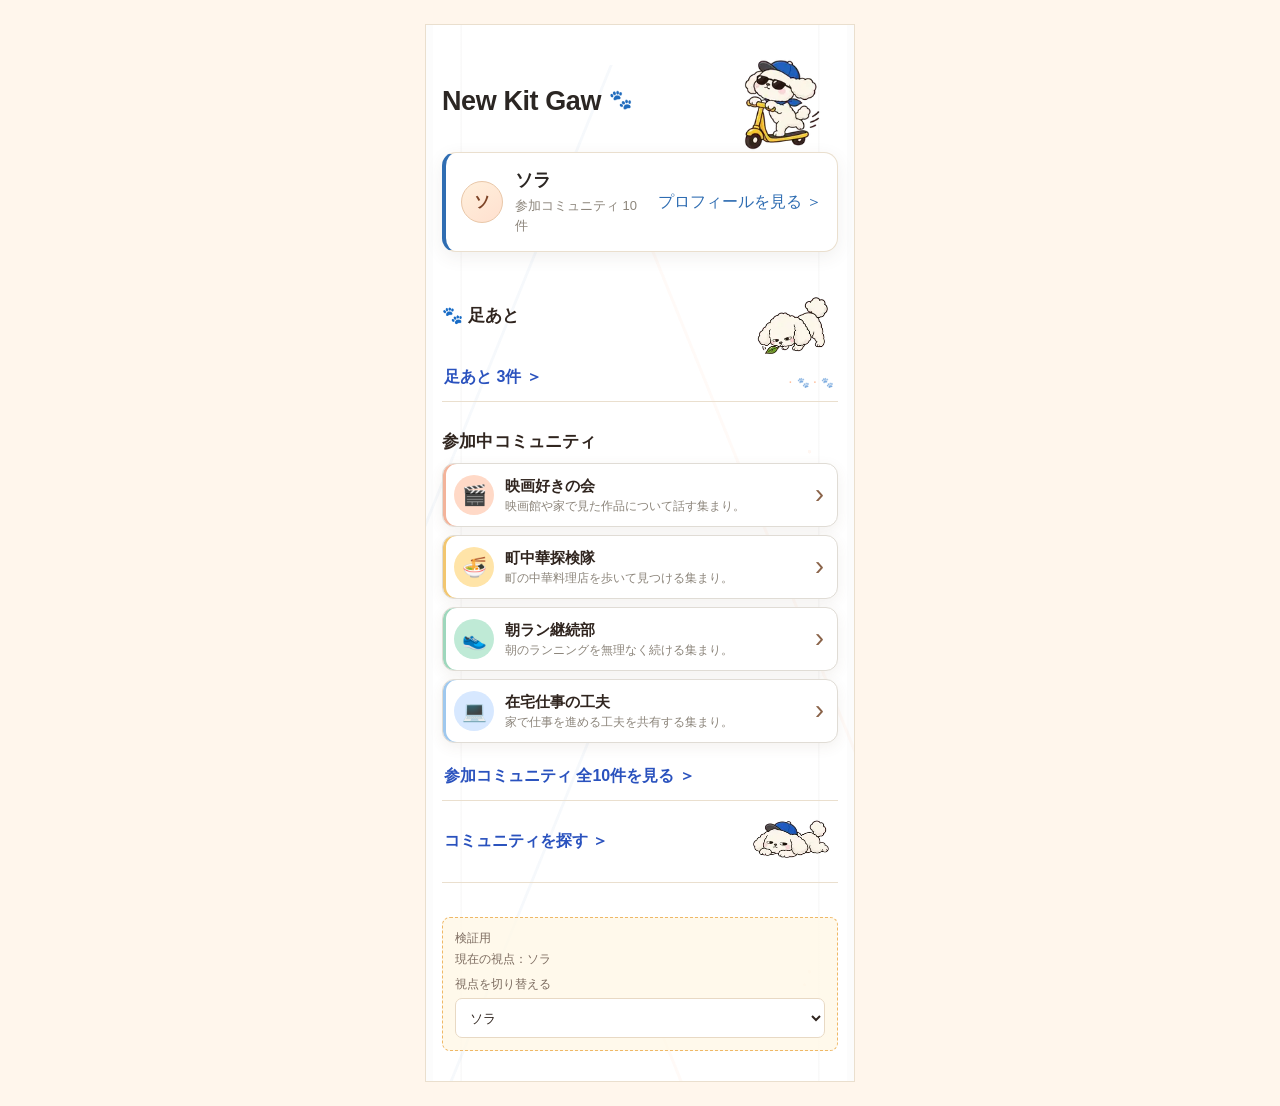
==== commit fca26b67: "Stage 36: load Click density audit layer" ====
--- a/index.html
+++ b/index.html
@@ -13,6 +13,8 @@
   <link rel="stylesheet" href="topic-statement-mascot.css">
   <link rel="stylesheet" href="community-world.css">
   <link rel="stylesheet" href="town-atmosphere.css">
+  <link rel="stylesheet" href="stage35-walktest.css">
+  <link rel="stylesheet" href="stage36-click-audit.css">
 </head>
 <body>
   <main id="app" class="app-shell" aria-live="polite"></main>
@@ -20,5 +22,6 @@
   <noscript>この模型を操作するにはJavaScriptを有効にしてください。</noscript>
   <script src="script.js"></script>
   <script src="community-world.js"></script>
+  <script src="stage35-walktest.js"></script>
 </body>
 </html>
--- a/stage35-walktest.css
+++ b/stage35-walktest.css
@@ -0,0 +1,112 @@
+/* New Kit Gaw Stage 35 real-device circulation test.
+   Hidden unless ?walktest=1 is present. This is a test harness, not product UI. */
+
+.walktest-panel {
+  position: fixed;
+  z-index: 50;
+  left: 50%;
+  bottom: max(10px, env(safe-area-inset-bottom));
+  width: min(calc(100% - 20px), 410px);
+  padding: 10px 12px 11px;
+  border: 1px solid rgba(80, 62, 51, .18);
+  border-radius: 12px;
+  background: rgba(255, 250, 244, .96);
+  box-shadow: 0 8px 28px rgba(70, 50, 38, .14);
+  color: #4d3a31;
+  transform: translateX(-50%);
+  backdrop-filter: blur(9px);
+  -webkit-backdrop-filter: blur(9px);
+}
+
+.walktest-panel__top {
+  display: flex;
+  align-items: center;
+  gap: 8px;
+}
+
+.walktest-panel__badge {
+  flex: 0 0 auto;
+  padding: 3px 7px;
+  border-radius: 999px;
+  background: #ffe4cf;
+  color: #9a542f;
+  font-size: 10px;
+  font-weight: 800;
+  letter-spacing: .06em;
+}
+
+.walktest-panel__progress {
+  flex: 1;
+  height: 4px;
+  overflow: hidden;
+  border-radius: 999px;
+  background: #eadfd6;
+}
+
+.walktest-panel__bar {
+  display: block;
+  height: 100%;
+  border-radius: inherit;
+  background: #ff8a4c;
+  transition: width .18s ease;
+}
+
+.walktest-panel__task {
+  margin: 7px 0 0;
+  font-size: 12px;
+  font-weight: 700;
+  line-height: 1.45;
+}
+
+.walktest-panel__meta {
+  margin: 4px 0 0;
+  color: #826f64;
+  font-size: 10px;
+  line-height: 1.4;
+}
+
+.walktest-panel__actions {
+  display: flex;
+  gap: 12px;
+  margin-top: 7px;
+}
+
+.walktest-panel button {
+  min-height: 30px;
+  padding: 3px 0;
+  border: 0;
+  background: transparent;
+  color: #2f6db2;
+  font: inherit;
+  font-size: 10px;
+  font-weight: 700;
+  text-decoration: underline;
+  text-underline-offset: 2px;
+}
+
+.walktest-panel.is-complete {
+  border-color: rgba(76, 145, 104, .34);
+  background: rgba(246, 255, 248, .97);
+}
+
+.walktest-panel.is-complete .walktest-panel__badge {
+  background: #dff3e6;
+  color: #356b48;
+}
+
+.walktest-panel.is-complete .walktest-panel__bar {
+  background: #4f9b68;
+}
+
+/* Keep the harness from covering the last product control on small phones. */
+body:has(.walktest-panel) .app-shell {
+  padding-bottom: calc(max(30px, env(safe-area-inset-bottom)) + 118px);
+}
+
+@media (max-width: 375px) {
+  .walktest-panel {
+    width: calc(100% - 14px);
+    padding: 9px 10px 10px;
+  }
+  .walktest-panel__task { font-size: 11px; }
+}
--- a/stage36-click-audit.css
+++ b/stage36-click-audit.css
@@ -0,0 +1,59 @@
+/* New Kit Gaw — Stage 36: Click excess audit.
+   The mascot remains a resident, not wallpaper. This layer prunes placements that became too dense
+   after the pilot stages while preserving all navigation and test functionality. */
+
+/* HOME returns to the Stage 27 baseline of three main encounters:
+   move -> sniff -> rest.
+   The two community-card pilot mascots are disabled until dedicated movie/food assets exist. */
+.screen:has(.app-title) .home-community-card:nth-child(1),
+.screen:has(.app-title) .home-community-card:nth-child(2) {
+  min-height: 64px;
+  padding: 10px 34px 10px 62px;
+}
+.screen:has(.app-title) .home-community-card:nth-child(1) .home-community-description::after,
+.screen:has(.app-title) .home-community-card:nth-child(2) .home-community-description::after {
+  content: none;
+}
+
+/* Backstage controls keep working, but Click no longer appears inside the validation panel.
+   Testing UI should not count as product-world mascot density. */
+.screen:has(.app-title) .viewer-switch {
+  min-height: auto;
+  padding: 12px;
+}
+.screen:has(.app-title) .viewer-switch::after {
+  content: none;
+}
+
+/* PROFILE had two nearby mascot beats. Keep only the community-peek moment.
+   The biography area now belongs entirely to the person. */
+.screen:has(.profile-head) .profile-head {
+  margin-bottom: 0;
+}
+.screen:has(.profile-head) .profile-head::after {
+  content: none;
+}
+
+/* Existing strong semantic placements remain untouched:
+   - HOME move / footprints sniff / lower rest
+   - Footprints sniff
+   - Community detail peek
+   - Topic empty-state wait
+   - Statement reading-end rest
+   - Profile community peek */
+
+@media (max-width: 375px) {
+  .screen:has(.app-title) .home-community-card:nth-child(1),
+  .screen:has(.app-title) .home-community-card:nth-child(2) {
+    min-height: 64px;
+    padding: 10px 34px 10px 62px;
+  }
+
+  .screen:has(.app-title) .viewer-switch {
+    padding: 12px;
+  }
+
+  .screen:has(.profile-head) .profile-head {
+    margin-bottom: 0;
+  }
+}
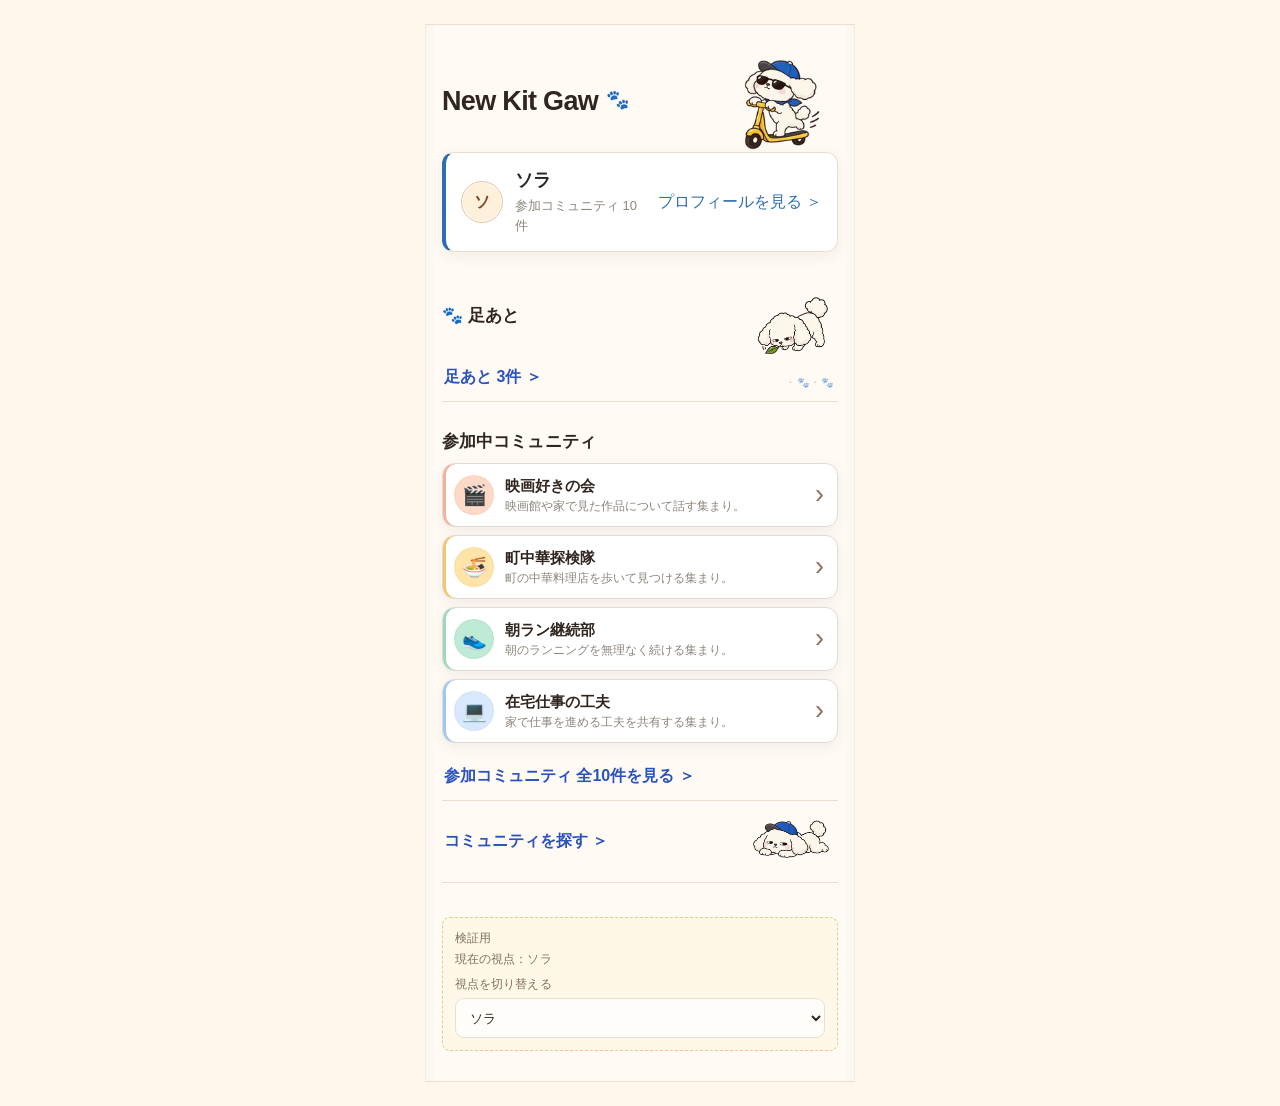
==== commit ceed4045: "Stage 37: load final brand unification layer" ====
--- a/index.html
+++ b/index.html
@@ -15,6 +15,7 @@
   <link rel="stylesheet" href="town-atmosphere.css">
   <link rel="stylesheet" href="stage35-walktest.css">
   <link rel="stylesheet" href="stage36-click-audit.css">
+  <link rel="stylesheet" href="stage37-brand-unify.css">
 </head>
 <body>
   <main id="app" class="app-shell" aria-live="polite"></main>
--- a/stage37-brand-unify.css
+++ b/stage37-brand-unify.css
@@ -0,0 +1,344 @@
+/* New Kit Gaw Stage 37: brand unification.
+   One visual grammar across HOME, profiles, communities, topics, statements and footprints.
+   This layer changes presentation only. Navigation, tap targets and Click placement remain intact. */
+
+:root {
+  --gaw-cream: #fff6ec;
+  --gaw-paper: #ffffff;
+  --gaw-paper-warm: #fffaf4;
+  --gaw-ink: #30251f;
+  --gaw-muted: #7f6d62;
+  --gaw-blue: #2f6db2;
+  --gaw-blue-soft: #eaf3ff;
+  --gaw-orange: #ff8a4c;
+  --gaw-yellow: #ffd272;
+  --gaw-mint: #bfead6;
+  --gaw-peach: #ffd9c7;
+  --gaw-sky: #d7e8ff;
+  --gaw-line: #eadfce;
+  --gaw-line-strong: #d7b992;
+  --gaw-radius-card: 12px;
+  --gaw-radius-control: 9px;
+  --gaw-shadow: 0 4px 14px rgba(83, 61, 44, .075);
+  --gaw-shadow-light: 0 2px 8px rgba(83, 61, 44, .055);
+
+  --color-bg: var(--gaw-cream);
+  --color-surface: var(--gaw-paper);
+  --color-surface-soft: #fff4e5;
+  --color-primary: var(--gaw-orange);
+  --color-primary-dark: #5a3828;
+  --color-text: var(--gaw-ink);
+  --color-text-soft: var(--gaw-muted);
+  --color-border: var(--gaw-line);
+  --color-border-strong: var(--gaw-line-strong);
+  --radius: var(--gaw-radius-card);
+  --shadow-soft: var(--gaw-shadow);
+}
+
+html,
+body {
+  background: var(--gaw-cream);
+  color: var(--gaw-ink);
+}
+
+body {
+  letter-spacing: .005em;
+}
+
+.app-shell {
+  background: var(--gaw-paper-warm);
+  border-left: 1px solid rgba(215, 185, 146, .22);
+  border-right: 1px solid rgba(215, 185, 146, .22);
+}
+
+/* Typography: editorial, compact and consistent. */
+.app-title {
+  color: var(--gaw-ink);
+  font-size: 27px;
+  font-weight: 820;
+  letter-spacing: -.025em;
+}
+
+.screen-title {
+  color: var(--gaw-ink);
+  font-size: 24px;
+  font-weight: 780;
+  letter-spacing: -.018em;
+}
+
+.section-title {
+  color: var(--gaw-ink);
+  font-size: 17px;
+  font-weight: 760;
+  letter-spacing: .005em;
+}
+
+.subheading {
+  color: #5f4c42;
+  font-size: 14px;
+  font-weight: 760;
+  letter-spacing: .02em;
+}
+
+.body-copy,
+.statement-full {
+  color: #44362f;
+}
+
+.meta,
+.count,
+.item-description,
+.excerpt,
+.profile-topic-excerpt {
+  color: var(--gaw-muted);
+}
+
+/* Blue always means navigation or action. */
+.back-button,
+.text-link,
+.plain-link,
+.detail-link,
+.self-card .chevron,
+.footprint-item .chevron,
+.person-mini__hint,
+.read-hint {
+  color: var(--gaw-blue);
+}
+
+.back-header {
+  border-bottom-color: var(--gaw-line);
+}
+
+.back-button,
+.text-link,
+.plain-link,
+.detail-link {
+  text-underline-offset: 3px;
+}
+
+/* Shared paper-card language. */
+.card,
+.list-item,
+.topic-card,
+.statement-card,
+.profile-topic-card,
+.profile-statement-card,
+.home-community-card,
+.detail-link,
+.context-banner,
+.empty-state {
+  border-color: var(--gaw-line);
+  border-radius: var(--gaw-radius-card);
+}
+
+.card,
+.list-item,
+.topic-card,
+.statement-card,
+.profile-topic-card,
+.home-community-card,
+.detail-link {
+  background: var(--gaw-paper);
+  box-shadow: var(--gaw-shadow-light);
+}
+
+.self-card {
+  border-left: 4px solid var(--gaw-blue);
+  box-shadow: var(--gaw-shadow);
+}
+
+/* Person identity stays distinct from Click and from community signs. */
+.avatar {
+  border-color: #e7c6a7;
+  background: #fff0dc;
+  color: #7d4427;
+  box-shadow: inset 0 0 0 1px rgba(255, 255, 255, .6);
+}
+
+.person-mini {
+  border-top-color: var(--gaw-line);
+  background: #fff8ef;
+}
+
+/* Community cards keep category pictograms and one common street-sign shape. */
+.home-community-list {
+  gap: 8px;
+}
+
+.home-community-card {
+  min-height: 64px;
+  border-radius: var(--gaw-radius-card);
+  box-shadow: var(--gaw-shadow-light);
+}
+
+.home-community-card::before {
+  box-shadow: inset 0 0 0 1px rgba(90, 56, 40, .035);
+}
+
+.home-community-card::after {
+  color: #90705b;
+}
+
+.home-community-name,
+.item-title,
+.profile-topic-title {
+  color: var(--gaw-ink);
+}
+
+/* Profile activity uses the brand pair consistently. */
+.profile-topic-card {
+  border-left: 3px solid var(--gaw-blue);
+}
+
+.profile-statement-card {
+  border-left: 3px solid var(--gaw-orange);
+  background: #fff9f2;
+  box-shadow: none;
+}
+
+.profile-statement-topic {
+  color: #a95b33;
+}
+
+/* Tags and search controls share the same small-control geometry. */
+.search-field,
+.viewer-select,
+.category-button,
+.status-label {
+  border-color: var(--gaw-line);
+  border-radius: var(--gaw-radius-control);
+}
+
+.search-field,
+.viewer-select {
+  background: #fffdf9;
+}
+
+.search-field:focus,
+.viewer-select:focus {
+  border-color: var(--gaw-blue);
+  outline: 2px solid rgba(47, 109, 178, .14);
+  outline-offset: 1px;
+}
+
+.category-button {
+  border-radius: 999px;
+  background: #fff8ef;
+  color: #654d40;
+}
+
+.category-button.is-active {
+  border-color: var(--gaw-blue);
+  background: var(--gaw-blue);
+  color: #fff;
+}
+
+.status-label {
+  border-radius: 999px;
+  border-color: #e5c47e;
+  background: #fff1c6;
+  color: #75531f;
+}
+
+.context-banner {
+  border-color: #edd4b4;
+  background: #fff4df;
+  box-shadow: none;
+}
+
+.empty-state {
+  border-style: dashed;
+  border-color: #dfc7aa;
+  background: rgba(255, 255, 255, .58);
+}
+
+/* Reading screens stay calmer than discovery screens. */
+.topic-card,
+.statement-card {
+  overflow: hidden;
+}
+
+.statement-full {
+  border-color: var(--gaw-line);
+  font-size: 17px;
+  line-height: 1.82;
+}
+
+.detail-links {
+  border-top-color: var(--gaw-line);
+}
+
+/* Footprints retain orange as trace language, but actions stay blue. */
+.footprint-item {
+  border-radius: var(--gaw-radius-card);
+}
+
+/* Testing UI is intentionally backstage. */
+.viewer-switch {
+  border-color: #e9c88e;
+  background: rgba(255, 247, 228, .74);
+  color: var(--gaw-muted);
+}
+
+/* Focus visibility for keyboard and external-keyboard use on iPhone/iPad. */
+button:focus-visible,
+input:focus-visible,
+select:focus-visible {
+  outline: 2px solid var(--gaw-blue);
+  outline-offset: 2px;
+}
+
+/* Touch feedback uses warmth, not a new color system. */
+.home-community-card:active,
+.list-item:active,
+.topic-main:active,
+.statement-main:active,
+.profile-topic-card:active,
+.profile-statement-card:active,
+.detail-link:active,
+.person-mini:active {
+  background: #fff5e8;
+}
+
+@media (hover: hover) {
+  .home-community-card:hover,
+  .list-item:hover,
+  .profile-topic-card:hover,
+  .detail-link:hover {
+    background: #fffdf9;
+    box-shadow: var(--gaw-shadow);
+  }
+
+  .text-link:hover,
+  .plain-link:hover,
+  .detail-link:hover,
+  .back-button:hover {
+    color: #1f5d9f;
+  }
+}
+
+@media (max-width: 375px) {
+  .app-shell {
+    padding-left: 14px;
+    padding-right: 14px;
+  }
+
+  .app-title {
+    font-size: 25px;
+  }
+
+  .screen-title {
+    font-size: 22px;
+  }
+
+  .section-title {
+    font-size: 16px;
+  }
+}
+
+@media (prefers-reduced-motion: reduce) {
+  .home-community-card,
+  .toast {
+    transition: none;
+  }
+}
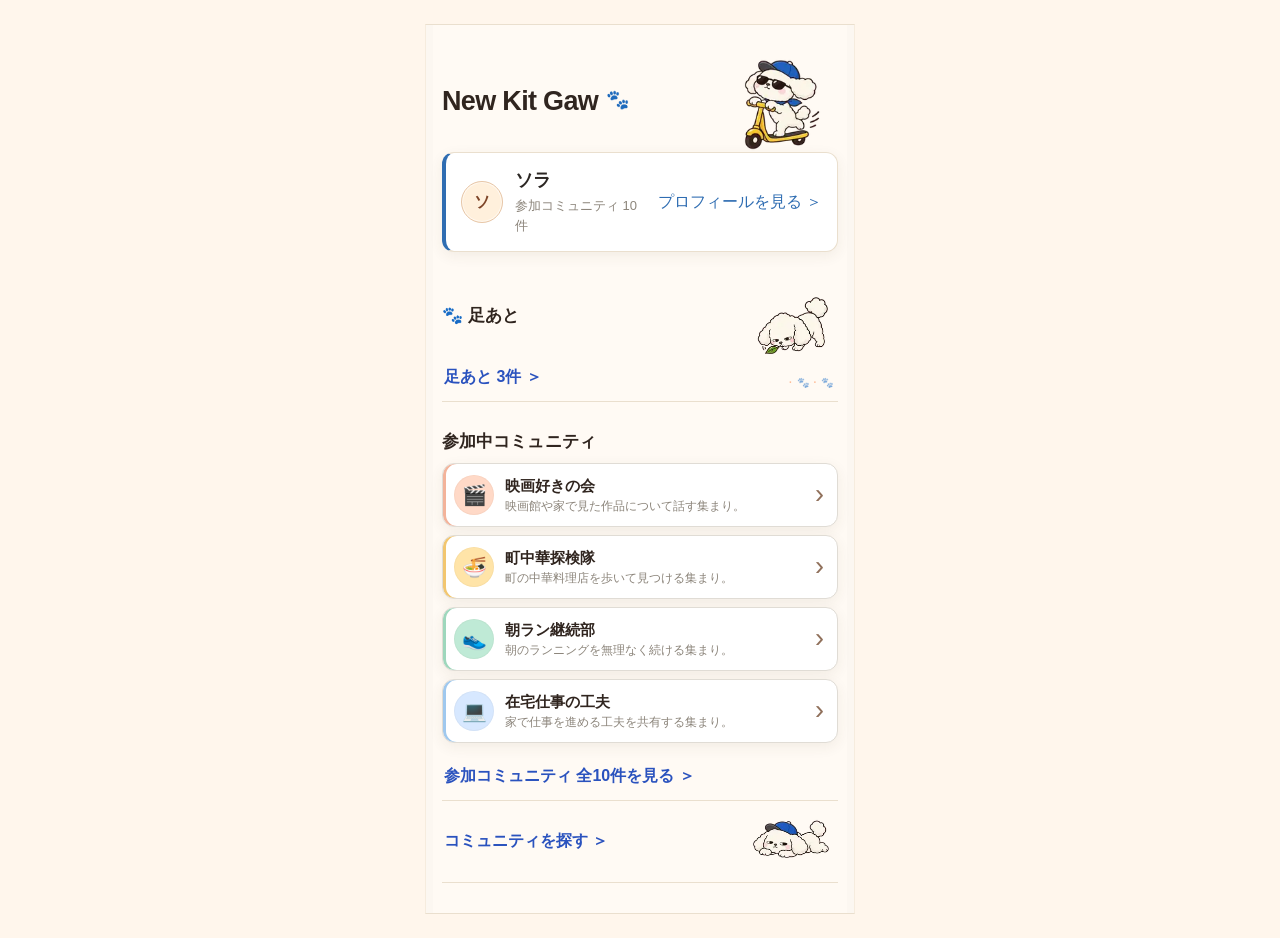
==== commit 8dc6b559: "Stage 38: finalize New Kit Gaw Demo v1" ====
--- a/index.html
+++ b/index.html
@@ -4,7 +4,9 @@
   <meta charset="utf-8">
   <meta name="viewport" content="width=device-width, initial-scale=1, viewport-fit=cover">
   <meta name="theme-color" content="#fff6ec">
-  <title>New Kit Gaw</title>
+  <meta name="description" content="New Kit Gaw Demo v1 — 人・コミュニティ・トピック・発言を辿って、後から人を知るソーシャルプロトタイプ。">
+  <meta name="application-name" content="New Kit Gaw">
+  <title>New Kit Gaw | Demo v1</title>
   <link rel="stylesheet" href="style.css">
   <link rel="stylesheet" href="brand.css">
   <link rel="stylesheet" href="home-mascot.css">
@@ -16,6 +18,7 @@
   <link rel="stylesheet" href="stage35-walktest.css">
   <link rel="stylesheet" href="stage36-click-audit.css">
   <link rel="stylesheet" href="stage37-brand-unify.css">
+  <link rel="stylesheet" href="stage38-demo-v1.css">
 </head>
 <body>
   <main id="app" class="app-shell" aria-live="polite"></main>
@@ -23,6 +26,7 @@
   <noscript>この模型を操作するにはJavaScriptを有効にしてください。</noscript>
   <script src="script.js"></script>
   <script src="community-world.js"></script>
+  <script src="stage38-demo-v1.js"></script>
   <script src="stage35-walktest.js"></script>
 </body>
 </html>
--- a/stage38-demo-v1.css
+++ b/stage38-demo-v1.css
@@ -0,0 +1,41 @@
+/* New Kit Gaw — Stage 38: Demo v1 production presentation.
+   Keep the demo clean by default while preserving backstage controls behind ?debug=1. */
+
+/* The viewer switch remains in the DOM for testing, but is not part of the public Demo v1 surface. */
+.viewer-switch {
+  display: none;
+}
+
+html[data-demo-debug="true"] .viewer-switch {
+  display: block;
+}
+
+/* Final guardrails for the public demo surface. */
+.app-shell,
+.screen {
+  max-width: 100%;
+}
+
+img,
+svg,
+canvas {
+  max-width: 100%;
+}
+
+/* Decorative Click layers must never become accidental interaction targets. */
+.app-title::before,
+.app-title::after,
+.screen-title::after,
+.section-title::after,
+.empty-state::after,
+.detail-links::before,
+.detail-links::after {
+  pointer-events: none;
+}
+
+/* Demo v1 is intentionally a calm reading/discovery interface. */
+@media (max-width: 375px) {
+  .app-shell {
+    width: 100%;
+  }
+}
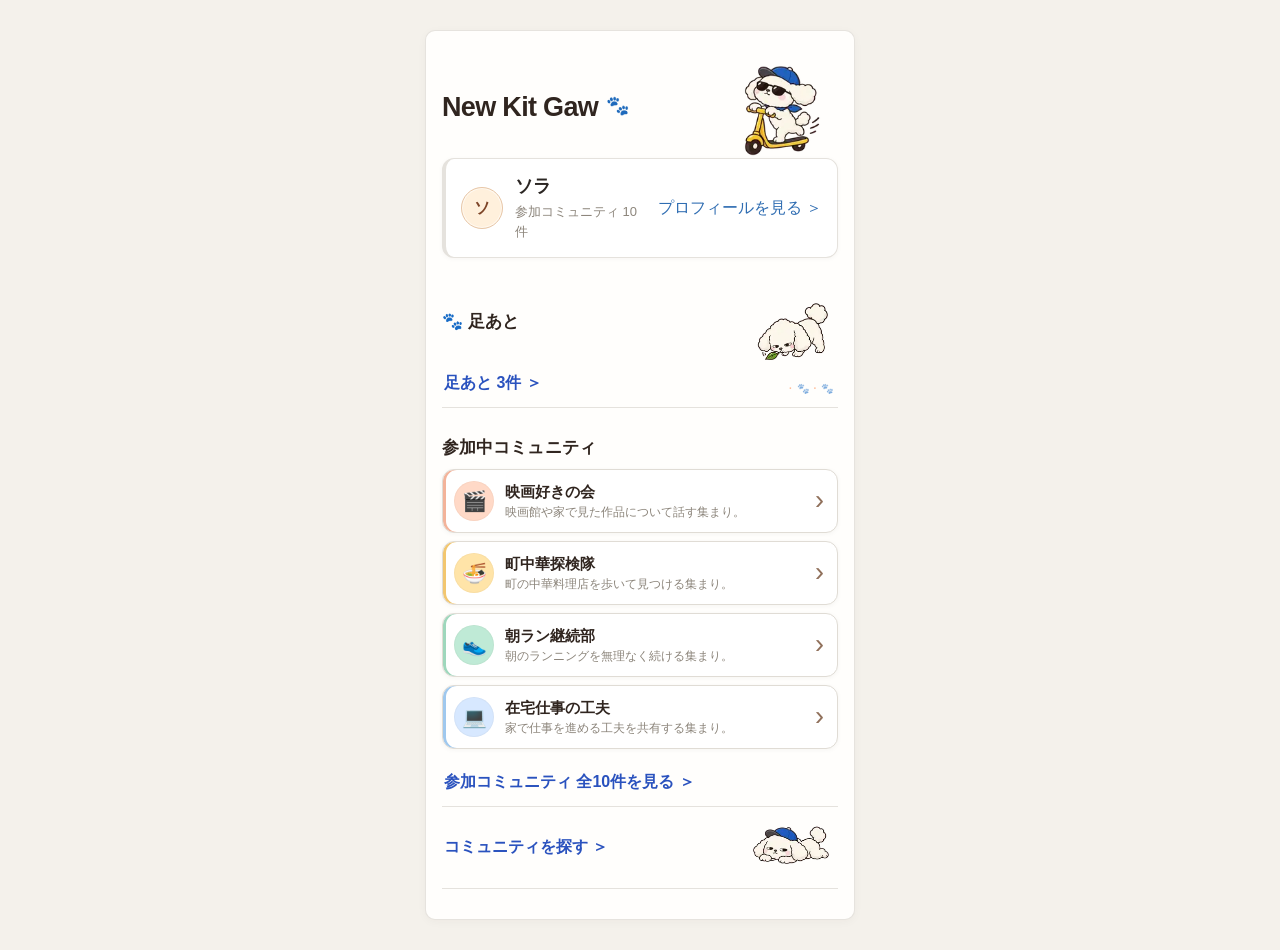
==== commit 3282f8ad: "Stage 40: load surface palette after device review" ====
--- a/index.html
+++ b/index.html
@@ -3,7 +3,7 @@
 <head>
   <meta charset="utf-8">
   <meta name="viewport" content="width=device-width, initial-scale=1, viewport-fit=cover">
-  <meta name="theme-color" content="#fff6ec">
+  <meta name="theme-color" content="#f4f1eb">
   <meta name="description" content="New Kit Gaw Demo v1 — 人・コミュニティ・トピック・発言を辿って、後から人を知るソーシャルプロトタイプ。">
   <meta name="application-name" content="New Kit Gaw">
   <title>New Kit Gaw | Demo v1</title>
@@ -19,6 +19,8 @@
   <link rel="stylesheet" href="stage36-click-audit.css">
   <link rel="stylesheet" href="stage37-brand-unify.css">
   <link rel="stylesheet" href="stage38-demo-v1.css">
+  <link rel="stylesheet" href="stage39-device-review.css">
+  <link rel="stylesheet" href="stage40-surface-palette.css">
 </head>
 <body>
   <main id="app" class="app-shell" aria-live="polite"></main>
--- a/stage39-device-review.css
+++ b/stage39-device-review.css
@@ -0,0 +1,159 @@
+/* New Kit Gaw — Stage 39: first real-device review pass.
+   Based on iPhone screenshots after Demo v1 completion.
+   Goal: make section boundaries obvious, turn profile navigation into a visible control,
+   and use Click to give meaning to whitespace without stealing content width. */
+
+/* ===== COMMUNITY DETAIL =====
+   The first iPhone review showed a lonely title/description gap and a weak Topic heading.
+   Keep the full title width, but let Click inhabit the reserved vertical space. */
+.community-world > .screen-title {
+  position: relative;
+  min-height: 118px;
+  margin-bottom: 0;
+  padding-right: 0;
+  padding-bottom: 72px;
+}
+
+.community-world > .screen-title::after {
+  content: "";
+  position: absolute;
+  right: 6px;
+  bottom: 0;
+  width: 92px;
+  height: 78px;
+  margin: 0;
+  background: url("assets/gaw-rest.webp") center bottom / contain no-repeat;
+  opacity: .96;
+  pointer-events: none;
+}
+
+.community-world > .body-copy {
+  margin-top: 4px;
+}
+
+/* Major section entrances must not read like another paragraph.
+   Warm band = information hierarchy; blue stays reserved for navigation/actions. */
+.community-world > .section-title {
+  margin-top: 26px;
+  margin-bottom: 12px;
+  padding: 10px 13px 9px;
+  border-left: 4px solid var(--gaw-orange, #ff8a4c);
+  border-radius: 9px;
+  background: #fff1d7;
+  color: var(--gaw-ink, #30251f);
+  font-size: 20px;
+  font-weight: 820;
+  line-height: 1.35;
+  letter-spacing: -.01em;
+}
+
+.community-world > .section-title::before {
+  content: "";
+}
+
+/* ===== PROFILE =====
+   Participation communities need a clear break from biography text. */
+.screen:has(.profile-head) > .section-title {
+  font-size: 18px;
+  font-weight: 800;
+}
+
+.screen:has(.profile-head) > .profile-head + .section-title {
+  position: relative;
+  min-height: 68px;
+  margin-top: 32px;
+  margin-bottom: 10px;
+  padding: 14px 82px 12px 14px;
+  border-left: 4px solid var(--gaw-orange, #ff8a4c);
+  border-radius: 9px;
+  background: #fff1d7;
+  color: var(--gaw-ink, #30251f);
+  font-size: 20px;
+  font-weight: 820;
+  line-height: 1.35;
+}
+
+/* Use a known clean standalone Click asset here.
+   Person avatar remains person identity; Click only occupies the heading edge. */
+.screen:has(.profile-head) > .profile-head + .section-title::after {
+  content: "";
+  position: absolute;
+  right: 8px;
+  bottom: 2px;
+  width: 64px;
+  height: 58px;
+  background: url("assets/gaw-sniff.webp") center bottom / contain no-repeat;
+  opacity: .94;
+  pointer-events: none;
+}
+
+/* ===== PROFILE NAVIGATION =====
+   The whole person row remains the tap target, but the hint now visibly reads as a button. */
+.person-mini__hint {
+  display: inline-flex;
+  flex: 0 0 auto;
+  align-items: center;
+  justify-content: center;
+  min-height: 36px;
+  margin-left: auto;
+  padding: 7px 11px;
+  border: 1px solid var(--gaw-blue, #2f6db2);
+  border-radius: 999px;
+  background: var(--gaw-blue, #2f6db2);
+  color: #fff !important;
+  font-size: 12px;
+  font-weight: 780;
+  line-height: 1.2;
+  white-space: nowrap;
+  box-shadow: 0 2px 7px rgba(47, 109, 178, .14);
+}
+
+.person-mini:active .person-mini__hint {
+  transform: translateY(1px);
+}
+
+@media (max-width: 375px) {
+  .community-world > .screen-title {
+    min-height: 110px;
+    padding-bottom: 66px;
+  }
+
+  .community-world > .screen-title::after {
+    right: 2px;
+    width: 84px;
+    height: 72px;
+  }
+
+  .community-world > .section-title,
+  .screen:has(.profile-head) > .profile-head + .section-title {
+    font-size: 18px;
+  }
+
+  .screen:has(.profile-head) > .profile-head + .section-title {
+    min-height: 64px;
+    padding-right: 74px;
+  }
+
+  .screen:has(.profile-head) > .profile-head + .section-title::after {
+    width: 58px;
+    height: 52px;
+  }
+
+  .person-mini {
+    gap: 8px;
+    padding-left: 12px;
+    padding-right: 12px;
+  }
+
+  .person-mini__hint {
+    min-height: 34px;
+    padding: 6px 9px;
+    font-size: 11px;
+  }
+}
+
+@media (prefers-reduced-motion: reduce) {
+  .person-mini:active .person-mini__hint {
+    transform: none;
+  }
+}
--- a/stage40-surface-palette.css
+++ b/stage40-surface-palette.css
@@ -0,0 +1,171 @@
+/* New Kit Gaw — Stage 40: real-device surface palette pass.
+   Gemini + Copilot review converged on the same diagnosis:
+   warm direction is right, but the current cream-on-cream stack lacks luminance separation.
+   This layer creates an explicit ground -> page -> card hierarchy and gives major section entrances
+   a blue structural cue instead of another warm band. Presentation only; no navigation changes. */
+
+:root {
+  --gaw-ground: #f4f1eb;
+  --gaw-page: #fffefc;
+  --gaw-section: #f7f5f2;
+  --gaw-card: #ffffff;
+  --gaw-line: #e5e2dd;
+  --gaw-blue-soft: #eaf3ff;
+
+  --color-bg: var(--gaw-ground);
+  --color-surface: var(--gaw-card);
+  --color-surface-soft: var(--gaw-section);
+  --color-border: var(--gaw-line);
+  --color-border-strong: #d7d1c8;
+  --shadow-soft: 0 1px 5px rgba(48, 37, 31, .045);
+}
+
+/* Layer 1: the town ground. */
+html,
+body {
+  background: var(--gaw-ground);
+}
+
+/* Layer 2: the magazine/page surface.
+   A narrow ground edge remains visible even on iPhone so the page no longer feels like one beige sheet. */
+.app-shell {
+  width: min(calc(100% - 12px), 430px);
+  min-height: calc(100dvh - 12px);
+  margin: 6px auto;
+  background: var(--gaw-page);
+  border: 1px solid rgba(229, 226, 221, .95);
+  border-radius: 10px;
+  box-shadow: 0 2px 10px rgba(48, 37, 31, .035);
+}
+
+/* Layer 3: information cards. White becomes a deliberate information island. */
+.card,
+.self-card,
+.list-item,
+.topic-card,
+.statement-card,
+.profile-topic-card,
+.home-community-card,
+.detail-link,
+.footprint-item {
+  border-color: var(--gaw-line);
+  background: var(--gaw-card);
+  box-shadow: 0 1px 5px rgba(48, 37, 31, .04);
+}
+
+/* Secondary paper surfaces are slightly darker than the main page, not yellower. */
+.person-mini,
+.profile-statement-card,
+.context-banner,
+.empty-state,
+.search-field,
+.viewer-select {
+  border-color: var(--gaw-line);
+  background: var(--gaw-section);
+}
+
+/* Keep warm color for trace/temperature. Do not use it to define every structural band. */
+.status-label {
+  border-color: #e4cf9e;
+  background: #fff3cf;
+}
+
+/* Community hero: remove the empty beige parking lot seen in the iPhone review.
+   Use a known-visible sniff pose and a smaller vertical reserve. */
+.community-world > .screen-title {
+  min-height: 92px;
+  padding-bottom: 48px;
+}
+
+.community-world > .screen-title::after {
+  right: 4px;
+  bottom: -1px;
+  width: 76px;
+  height: 64px;
+  background-image: url("assets/gaw-sniff.webp");
+  background-position: center bottom;
+  background-size: contain;
+  background-repeat: no-repeat;
+  opacity: .94;
+}
+
+/* Strong section entrance for community topics.
+   Blue = structure / route, matching the product's navigation grammar. */
+.community-world > .section-title {
+  margin-top: 28px;
+  margin-bottom: 13px;
+  padding: 10px 13px 10px;
+  border-left: 5px solid var(--gaw-blue, #2f6db2);
+  border-radius: 8px;
+  background: var(--gaw-blue-soft);
+  color: var(--gaw-ink, #30251f);
+  box-shadow: inset 0 0 0 1px rgba(47, 109, 178, .08);
+}
+
+.community-world > .section-title::before {
+  content: "TOPICS";
+  display: block;
+  margin-bottom: 1px;
+  color: var(--gaw-blue, #2f6db2);
+  font-size: 9px;
+  font-weight: 850;
+  line-height: 1.2;
+  letter-spacing: .15em;
+}
+
+/* Profile's first major section uses the same grammar so biography and community list cannot blend together. */
+.screen:has(.profile-head) > .profile-head + .section-title {
+  border-left-color: var(--gaw-blue, #2f6db2);
+  background: var(--gaw-blue-soft);
+  box-shadow: inset 0 0 0 1px rgba(47, 109, 178, .08);
+}
+
+.screen:has(.profile-head) > .profile-head + .section-title::before {
+  content: "COMMUNITIES";
+  display: block;
+  margin-bottom: 1px;
+  color: var(--gaw-blue, #2f6db2);
+  font-size: 9px;
+  font-weight: 850;
+  line-height: 1.2;
+  letter-spacing: .13em;
+}
+
+/* Keep topic/person cards crisp against the near-white page. */
+.topic-card,
+.statement-card,
+.profile-topic-card,
+.list-item,
+.footprint-item {
+  border-color: #e3dfd9;
+}
+
+/* The older yellow-tinted page gradients are intentionally neutralized here. */
+.app-shell,
+.screen {
+  background-color: var(--gaw-page);
+}
+
+@media (max-width: 375px) {
+  .app-shell {
+    width: calc(100% - 10px);
+    margin: 5px auto;
+    min-height: calc(100dvh - 10px);
+    border-radius: 8px;
+  }
+
+  .community-world > .screen-title {
+    min-height: 86px;
+    padding-bottom: 44px;
+  }
+
+  .community-world > .screen-title::after {
+    width: 70px;
+    height: 58px;
+  }
+
+  .community-world > .section-title {
+    padding-top: 9px;
+    padding-bottom: 9px;
+  }
+}
